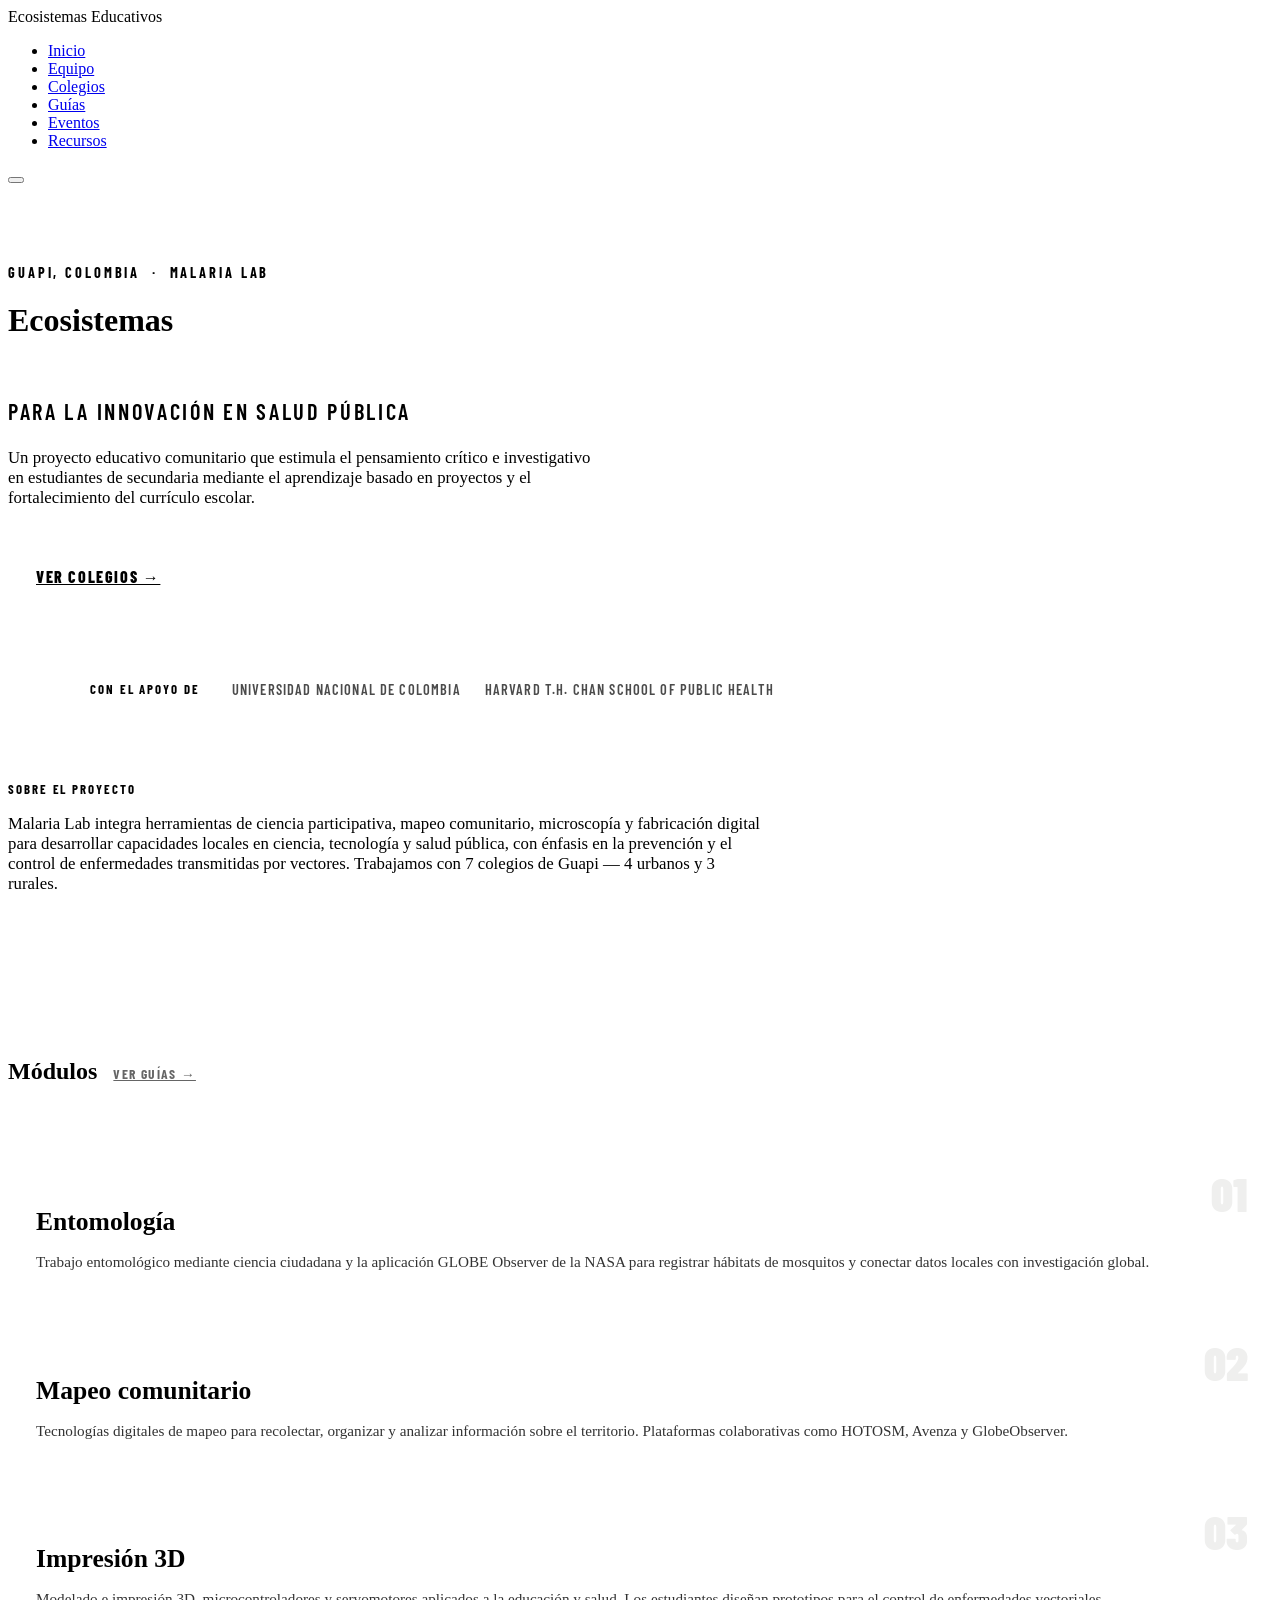
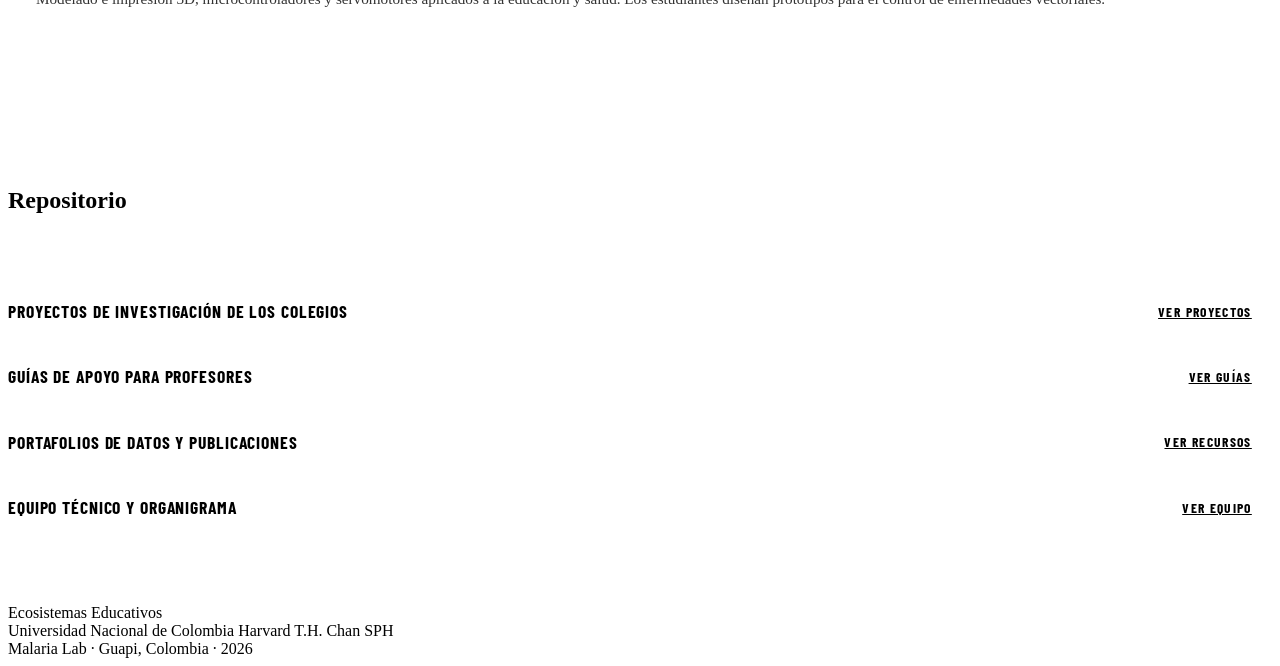
==== index.html @ 8cb36134 "lighter style" ====
<!DOCTYPE html>
<html lang="es">
<head>
  <meta charset="UTF-8" />
  <meta name="viewport" content="width=device-width, initial-scale=1.0" />
  <title>Ecosistemas Educativos — Inicio</title>
    <link rel="preconnect" href="https://fonts.googleapis.com" />
  <link rel="preconnect" href="https://fonts.gstatic.com" crossorigin />
  <link href="https://fonts.googleapis.com/css2?family=Barlow+Condensed:wght@400;600;700;800;900&family=Barlow:wght@400;500;600&display=swap" rel="stylesheet" />
  <link rel="stylesheet" href="style.css" />
  <style>
    /* Hero override for index */
    .hero {
      padding: 5rem 0 4rem;
    }
    .hero .eyebrow {
      font-family: 'Barlow Condensed', sans-serif;
      font-size: 0.9rem;
      font-weight: 700;
      text-transform: uppercase;
      letter-spacing: 0.2em;
      color: var(--accent);
      margin-bottom: 1rem;
    }
    .hero h1 {
      color: var(--bg-dark);
      max-width: 820px;
    }
    .hero h1 .outline {
      -webkit-text-stroke: 3px var(--bg-dark);
      color: transparent;
    }
    .hero .subtitle {
      font-family: 'Barlow Condensed', sans-serif;
      font-size: clamp(1rem, 2.5vw, 1.4rem);
      font-weight: 600;
      text-transform: uppercase;
      letter-spacing: 0.12em;
      color: var(--text-mid);
      margin-top: 1rem;
    }
    .hero-body {
      margin-top: 1.5rem;
      max-width: 600px;
      font-size: 1.05rem;
      color: var(--text-mid);
    }
    .hero-cta {
      display: inline-block;
      margin-top: 2rem;
      background: var(--accent);
      color: var(--text);
      font-family: 'Barlow Condensed', sans-serif;
      font-weight: 800;
      font-size: 1rem;
      text-transform: uppercase;
      letter-spacing: 0.1em;
      padding: 0.65rem 1.75rem;
      border-radius: var(--radius);
      transition: opacity 0.2s;
    }
    .hero-cta:hover { opacity: 0.85; color: var(--text); }

    /* Instituciones strip */
    .instituciones {
      background: var(--bg-dark);
      color: var(--text);
      padding: 1.2rem 0;
    }
    .instituciones-inner {
      max-width: 1100px;
      margin: 0 auto;
      padding: 0 2rem;
      display: flex;
      gap: 2rem;
      align-items: center;
      flex-wrap: wrap;
    }
    .instituciones-label {
      font-family: 'Barlow Condensed', sans-serif;
      font-size: 0.8rem;
      font-weight: 700;
      text-transform: uppercase;
      letter-spacing: 0.15em;
      color: var(--accent);
      white-space: nowrap;
    }
    .instituciones-list {
      display: flex;
      gap: 1.5rem;
      flex-wrap: wrap;
      font-family: 'Barlow Condensed', sans-serif;
      font-size: 0.9rem;
      font-weight: 600;
      text-transform: uppercase;
      letter-spacing: 0.08em;
      opacity: 0.7;
    }

    /* About strip */
    .about-strip {
      padding: 4rem 0;
      border-bottom: 1px solid var(--border);
    }
    .about-strip .label {
      font-family: 'Barlow Condensed', sans-serif;
      font-size: 0.8rem;
      font-weight: 700;
      text-transform: uppercase;
      letter-spacing: 0.15em;
      color: var(--accent);
      margin-bottom: 0.75rem;
    }
    .about-strip p {
      max-width: 760px;
      font-size: 1.05rem;
      color: var(--text-mid);
    }

    /* Module cards */
    .modulos-section { padding: 4rem 0; }
    .section-header {
      display: flex;
      align-items: baseline;
      gap: 1rem;
      margin-bottom: 2rem;
      border-bottom: 1px solid var(--border);
      padding-bottom: 0.75rem;
    }
    .section-header h2 { color: var(--bg-dark); }
    .section-header a {
      font-family: 'Barlow Condensed', sans-serif;
      font-size: 0.85rem;
      font-weight: 700;
      text-transform: uppercase;
      letter-spacing: 0.1em;
      color: var(--text-mid);
      opacity: 0.6;
    }
    .section-header a:hover { opacity: 1; color: var(--accent); }

    .modulo-card {
      background: var(--bg-card);
      border-radius: var(--radius);
      padding: 2rem 1.75rem;
      border: 1px solid var(--border-mid);
      position: relative;
      overflow: hidden;
    }
    .modulo-card::before {
      content: '';
      position: absolute;
      top: 0; left: 0; right: 0;
      height: 3px;
      background: var(--accent);
    }
    .modulo-card h3 {
      color: var(--text);
      font-size: 1.6rem;
      margin-bottom: 1rem;
    }
    .modulo-card p {
      color: var(--text);
      opacity: 0.8;
      font-size: 0.95rem;
    }
    .modulo-num {
      position: absolute;
      top: 1.25rem;
      right: 1.5rem;
      font-family: 'Barlow Condensed', sans-serif;
      font-size: 3rem;
      font-weight: 900;
      color: rgba(26,26,20,0.07);
      line-height: 1;
    }

    /* Links section */
    .links-section {
      padding: 3rem 0 4rem;
    }
    .link-row {
      display: flex;
      align-items: center;
      justify-content: space-between;
      padding: 1rem 0;
      border-bottom: 1px solid var(--border);
      gap: 1rem;
    }
    .link-row:first-child { border-top: 1px solid var(--border); }
    .link-row-label {
      font-family: 'Barlow Condensed', sans-serif;
      font-weight: 700;
      font-size: 1.1rem;
      text-transform: uppercase;
      letter-spacing: 0.05em;
      color: var(--text-mid);
    }
    .link-btn {
      display: inline-block;
      background: var(--bg-dark);
      color: var(--text);
      font-family: 'Barlow Condensed', sans-serif;
      font-weight: 700;
      font-size: 0.85rem;
      text-transform: uppercase;
      letter-spacing: 0.1em;
      padding: 0.45rem 1.2rem;
      border-radius: var(--radius);
      border: 1px solid rgba(255,255,255,0.15);
      transition: background 0.2s, color 0.2s;
      white-space: nowrap;
    }
    .link-btn:hover { background: var(--accent); color: var(--text); }
  </style>
</head>
<body>

  <!-- NAV -->
  <nav>
    <div class="nav-inner">
      <div class="nav-logo">Ecosistemas <span>Educativos</span></div>
      <ul class="nav-links">
        <li><a href="index.html">Inicio</a></li>
        <li><a href="equipo.html">Equipo</a></li>
        <li><a href="colegios.html">Colegios</a></li>
        <li><a href="guias.html">Guías</a></li>
        <li><a href="eventos.html">Eventos</a></li>
        <li><a href="recursos.html">Recursos</a></li>
      </ul>
      <button class="nav-toggle" aria-label="Menú">
        <span></span><span></span><span></span>
      </button>
    </div>
  </nav>

  <!-- HERO -->
  <div class="hero">
    <div class="container">
      <div class="eyebrow">Guapi, Colombia &nbsp;·&nbsp; Malaria Lab</div>
      <h1>Ecosistemas<br><span class="outline">Educativos</span></h1>
      <p class="subtitle">Para la innovación en salud pública</p>
      <p class="hero-body">
        Un proyecto educativo comunitario que estimula el pensamiento crítico e investigativo
        en estudiantes de secundaria mediante el aprendizaje basado en proyectos y el fortalecimiento
        del currículo escolar.
      </p>
      <a href="colegios.html" class="hero-cta">Ver colegios →</a>
    </div>
  </div>

  <!-- INSTITUCIONES STRIP -->
  <div class="instituciones">
    <div class="instituciones-inner">
      <span class="instituciones-label">Con el apoyo de</span>
      <div class="instituciones-list">
        <span>Universidad Nacional de Colombia</span>
        <span>Harvard T.H. Chan School of Public Health</span>
      </div>
    </div>
  </div>

  <!-- ABOUT -->
  <div class="about-strip">
    <div class="container">
      <div class="label">Sobre el proyecto</div>
      <p>
        Malaria Lab integra herramientas de ciencia participativa, mapeo comunitario, microscopía
        y fabricación digital para desarrollar capacidades locales en ciencia, tecnología y salud pública,
        con énfasis en la prevención y el control de enfermedades transmitidas por vectores.
        Trabajamos con 7 colegios de Guapi — 4 urbanos y 3 rurales.
      </p>
    </div>
  </div>

  <!-- MÓDULOS -->
  <div class="modulos-section">
    <div class="container">
      <div class="section-header">
        <h2>Módulos</h2>
        <a href="guias.html">Ver guías →</a>
      </div>
      <div class="grid-3">

        <div class="modulo-card">
          <span class="modulo-num">01</span>
          <h3>Entomología</h3>
          <p>
            Trabajo entomológico mediante ciencia ciudadana y la aplicación GLOBE Observer de la NASA
            para registrar hábitats de mosquitos y conectar datos locales con investigación global.
          </p>
        </div>

        <div class="modulo-card">
          <span class="modulo-num">02</span>
          <h3>Mapeo comunitario</h3>
          <p>
            Tecnologías digitales de mapeo para recolectar, organizar y analizar información sobre
            el territorio. Plataformas colaborativas como HOTOSM, Avenza y GlobeObserver.
          </p>
        </div>

        <div class="modulo-card">
          <span class="modulo-num">03</span>
          <h3>Impresión 3D</h3>
          <p>
            Modelado e impresión 3D, microcontroladores y servomotores aplicados a la educación y
            salud. Los estudiantes diseñan prototipos para el control de enfermedades vectoriales.
          </p>
        </div>

      </div>
    </div>
  </div>

  <!-- ENLACES RÁPIDOS -->
  <div class="links-section">
    <div class="container">
      <div class="section-header">
        <h2>Repositorio</h2>
      </div>

      <div class="link-row">
        <span class="link-row-label">Proyectos de investigación de los colegios</span>
        <a href="colegios.html" class="link-btn">Ver proyectos</a>
      </div>
      <div class="link-row">
        <span class="link-row-label">Guías de apoyo para profesores</span>
        <a href="guias.html" class="link-btn">Ver guías</a>
      </div>
      <div class="link-row">
        <span class="link-row-label">Portafolios de datos y publicaciones</span>
        <a href="recursos.html" class="link-btn">Ver recursos</a>
      </div>
      <div class="link-row">
        <span class="link-row-label">Equipo técnico y organigrama</span>
        <a href="equipo.html" class="link-btn">Ver equipo</a>
      </div>
    </div>
  </div>

  <!-- FOOTER -->
  <footer>
    <div class="footer-inner">
      <div class="footer-logo">Ecosistemas Educativos</div>
      <div class="footer-partners">
        <span class="footer-partner">Universidad Nacional de Colombia</span>
        <span class="footer-partner">Harvard T.H. Chan SPH</span>
      </div>
      <div class="footer-copy">Malaria Lab · Guapi, Colombia · 2026</div>
    </div>
  </footer>

  <script>
/* nav.js — shared navigation behaviour */

(function () {
  /* Mark active link based on current page */
  const links = document.querySelectorAll('.nav-links a');
  const current = location.pathname.split('/').pop() || 'index.html';
  links.forEach(a => {
    if (a.getAttribute('href') === current) a.classList.add('active');
  });

  /* Mobile hamburger toggle */
  const toggle = document.querySelector('.nav-toggle');
  const navLinks = document.querySelector('.nav-links');
  if (toggle && navLinks) {
    toggle.addEventListener('click', () => {
      navLinks.classList.toggle('open');
    });
  }
})();

</script>
</body>
</html>
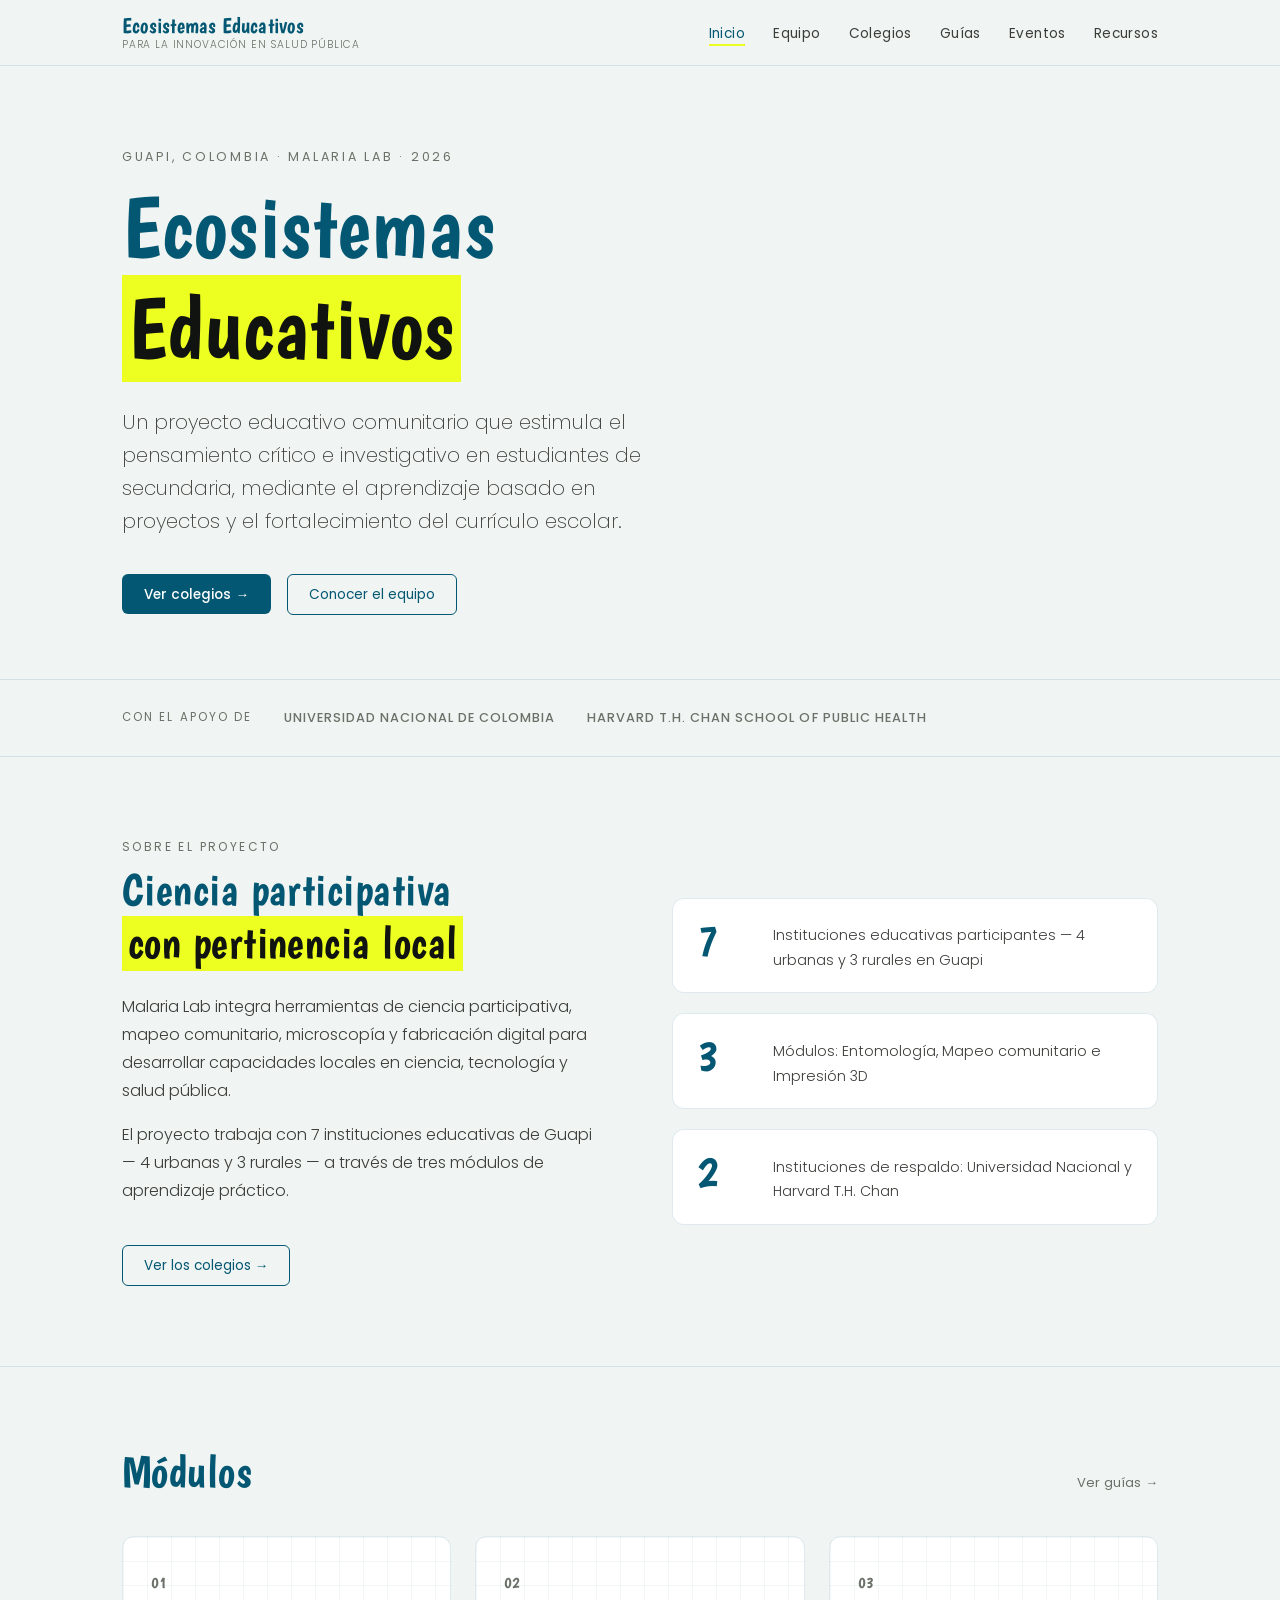
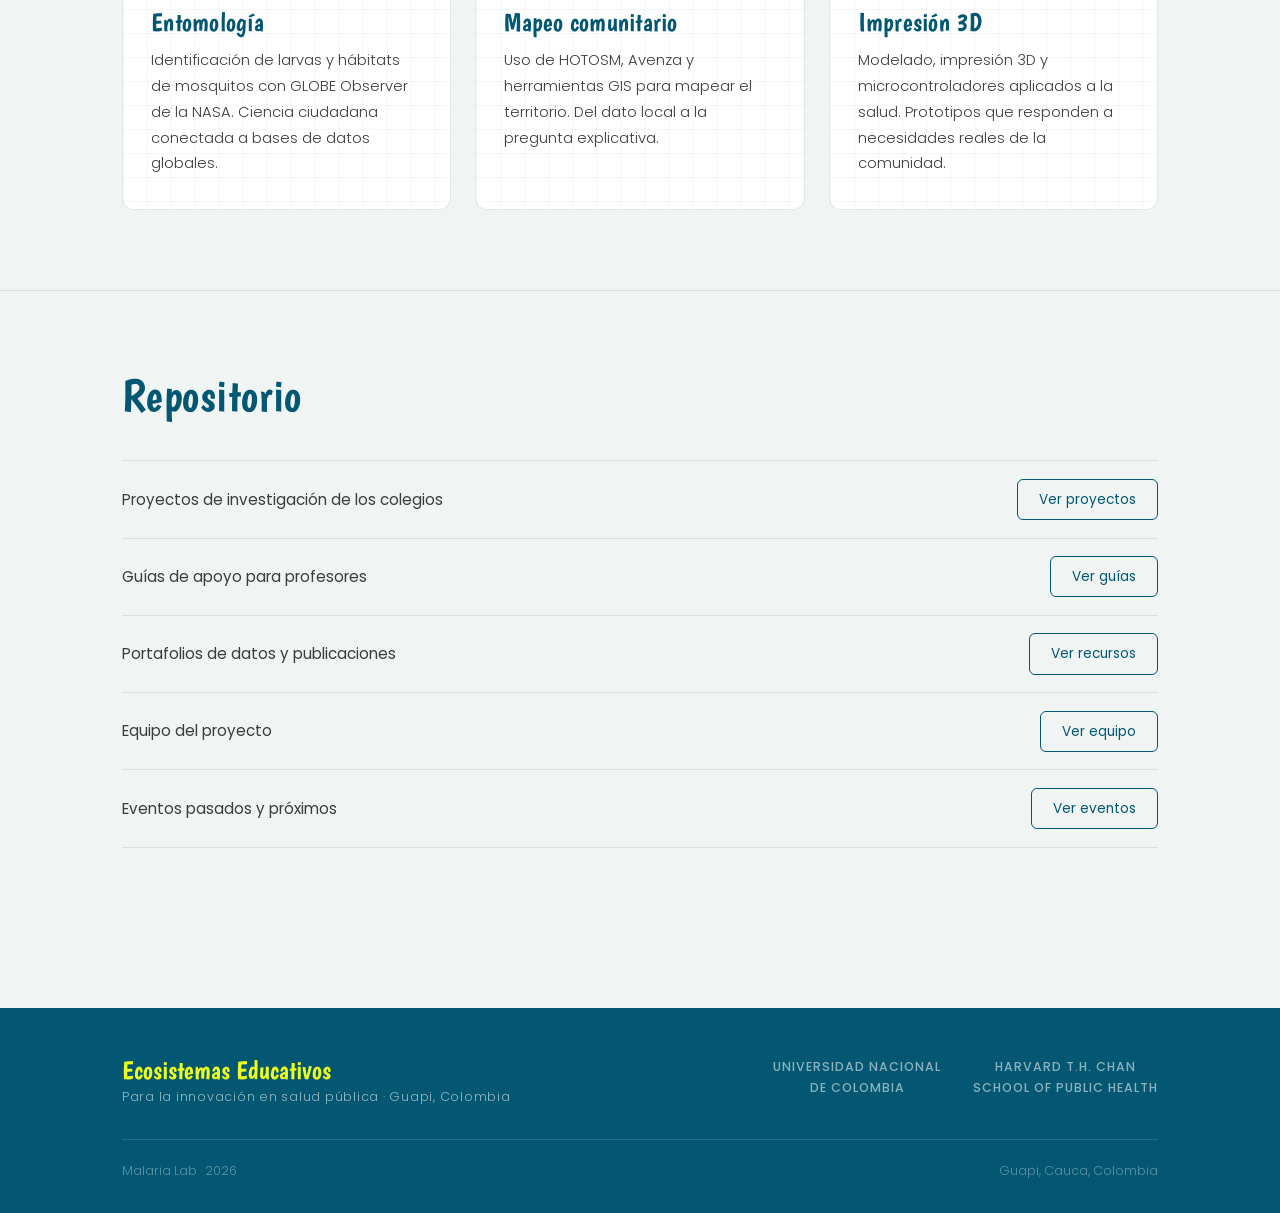
==== commit 8ebc4654: "redesign" ====
--- a/index.html
+++ b/index.html
@@ -4,222 +4,226 @@
   <meta charset="UTF-8" />
   <meta name="viewport" content="width=device-width, initial-scale=1.0" />
   <title>Ecosistemas Educativos — Inicio</title>
-    <link rel="preconnect" href="https://fonts.googleapis.com" />
+  <link rel="preconnect" href="https://fonts.googleapis.com" />
   <link rel="preconnect" href="https://fonts.gstatic.com" crossorigin />
-  <link href="https://fonts.googleapis.com/css2?family=Barlow+Condensed:wght@400;600;700;800;900&family=Barlow:wght@400;500;600&display=swap" rel="stylesheet" />
-  <link rel="stylesheet" href="style.css" />
+  <link href="https://fonts.googleapis.com/css2?family=Boogaloo&family=Poppins:wght@200;300;400;500;600&display=swap" rel="stylesheet" />
+  <link rel="stylesheet" href="css/style.css" />
   <style>
-    /* Hero override for index */
+    /* ── Hero ── */
     .hero {
       padding: 5rem 0 4rem;
     }
-    .hero .eyebrow {
-      font-family: 'Barlow Condensed', sans-serif;
-      font-size: 0.9rem;
-      font-weight: 700;
+    .hero-eyebrow {
+      font-family: 'Poppins', sans-serif;
+      font-weight: 400;
+      font-size: 0.78rem;
       text-transform: uppercase;
-      letter-spacing: 0.2em;
-      color: var(--accent);
+      letter-spacing: 0.22em;
+      color: var(--text-muted);
       margin-bottom: 1rem;
     }
     .hero h1 {
-      color: var(--bg-dark);
+      color: var(--primary);
       max-width: 820px;
-    }
-    .hero h1 .outline {
-      -webkit-text-stroke: 3px var(--bg-dark);
-      color: transparent;
-    }
-    .hero .subtitle {
-      font-family: 'Barlow Condensed', sans-serif;
-      font-size: clamp(1rem, 2.5vw, 1.4rem);
-      font-weight: 600;
-      text-transform: uppercase;
-      letter-spacing: 0.12em;
+      line-height: 1.0;
+    }
+    .hero h1 .line2 {
+      color: var(--text);
+    }
+    .hero-sub {
+      font-family: 'Poppins', sans-serif;
+      font-weight: 200;
+      font-size: clamp(1rem, 2.2vw, 1.25rem);
       color: var(--text-mid);
-      margin-top: 1rem;
-    }
-    .hero-body {
-      margin-top: 1.5rem;
-      max-width: 600px;
-      font-size: 1.05rem;
-      color: var(--text-mid);
-    }
-    .hero-cta {
-      display: inline-block;
-      margin-top: 2rem;
-      background: var(--accent);
-      color: var(--text);
-      font-family: 'Barlow Condensed', sans-serif;
-      font-weight: 800;
-      font-size: 1rem;
-      text-transform: uppercase;
-      letter-spacing: 0.1em;
-      padding: 0.65rem 1.75rem;
-      border-radius: var(--radius);
-      transition: opacity 0.2s;
-    }
-    .hero-cta:hover { opacity: 0.85; color: var(--text); }
-
-    /* Instituciones strip */
-    .instituciones {
-      background: var(--bg-dark);
-      color: var(--text);
-      padding: 1.2rem 0;
-    }
-    .instituciones-inner {
+      margin-top: 1.25rem;
+      max-width: 560px;
+      line-height: 1.65;
+    }
+    .hero-actions {
+      display: flex;
+      gap: 1rem;
+      margin-top: 2.25rem;
+      flex-wrap: wrap;
+      align-items: center;
+    }
+
+    /* ── Instituciones strip ── */
+    .inst-strip {
+      padding: 1.25rem 0;
+      border-top: 1px solid var(--border);
+      border-bottom: 1px solid var(--border);
+      margin-bottom: 0;
+    }
+    .inst-strip-inner {
       max-width: 1100px;
       margin: 0 auto;
       padding: 0 2rem;
       display: flex;
+      align-items: center;
       gap: 2rem;
-      align-items: center;
       flex-wrap: wrap;
     }
-    .instituciones-label {
-      font-family: 'Barlow Condensed', sans-serif;
+    .inst-strip-label {
+      font-size: 0.72rem;
+      font-weight: 400;
+      text-transform: uppercase;
+      letter-spacing: 0.18em;
+      color: var(--text-muted);
+      white-space: nowrap;
+    }
+    .inst-logos {
+      display: flex;
+      gap: 2rem;
+      align-items: center;
+    }
+    /* Logo image placeholder — replace with <img> */
+    .inst-logo-slot {
+      height: 36px;
+      display: flex;
+      align-items: center;
+    }
+    .inst-logo-slot img {
+      height: 36px;
+      width: auto;
+      opacity: 0.7;
+    }
+    /* Text fallback */
+    .inst-logo-slot span {
+      font-family: 'Poppins', sans-serif;
+      font-weight: 500;
       font-size: 0.8rem;
-      font-weight: 700;
-      text-transform: uppercase;
-      letter-spacing: 0.15em;
-      color: var(--accent);
-      white-space: nowrap;
-    }
-    .instituciones-list {
-      display: flex;
-      gap: 1.5rem;
-      flex-wrap: wrap;
-      font-family: 'Barlow Condensed', sans-serif;
-      font-size: 0.9rem;
-      font-weight: 600;
       text-transform: uppercase;
       letter-spacing: 0.08em;
-      opacity: 0.7;
-    }
-
-    /* About strip */
-    .about-strip {
-      padding: 4rem 0;
+      color: var(--text-muted);
+    }
+
+    /* ── About ── */
+    .about-section {
+      padding: 5rem 0;
       border-bottom: 1px solid var(--border);
     }
-    .about-strip .label {
-      font-family: 'Barlow Condensed', sans-serif;
-      font-size: 0.8rem;
-      font-weight: 700;
-      text-transform: uppercase;
-      letter-spacing: 0.15em;
-      color: var(--accent);
-      margin-bottom: 0.75rem;
-    }
-    .about-strip p {
-      max-width: 760px;
-      font-size: 1.05rem;
+    .about-grid {
+      display: grid;
+      grid-template-columns: 1fr 1fr;
+      gap: 4rem;
+      align-items: center;
+    }
+    .about-text h2 { margin-bottom: 1.25rem; }
+    .about-text p { margin-bottom: 1rem; }
+    .about-stat-block {
+      display: flex;
+      flex-direction: column;
+      gap: 1.25rem;
+    }
+    .about-stat {
+      background: var(--bg-card);
+      border-radius: var(--radius-lg);
+      border: 1px solid var(--border);
+      padding: 1.25rem 1.5rem;
+      display: flex;
+      align-items: flex-start;
+      gap: 1rem;
+    }
+    .about-stat-num {
+      font-family: 'Boogaloo', cursive;
+      font-size: 2.8rem;
+      color: var(--primary);
+      line-height: 1;
+      min-width: 60px;
+    }
+    .about-stat-label {
+      font-size: 0.9rem;
       color: var(--text-mid);
-    }
-
-    /* Module cards */
-    .modulos-section { padding: 4rem 0; }
-    .section-header {
+      font-weight: 300;
+      padding-top: 0.3rem;
+    }
+
+    /* ── Módulos ── */
+    .modulos-section { padding: 5rem 0; border-bottom: 1px solid var(--border); }
+    .section-head {
       display: flex;
       align-items: baseline;
+      justify-content: space-between;
+      margin-bottom: 2.5rem;
       gap: 1rem;
-      margin-bottom: 2rem;
-      border-bottom: 1px solid var(--border);
-      padding-bottom: 0.75rem;
-    }
-    .section-header h2 { color: var(--bg-dark); }
-    .section-header a {
-      font-family: 'Barlow Condensed', sans-serif;
-      font-size: 0.85rem;
-      font-weight: 700;
-      text-transform: uppercase;
-      letter-spacing: 0.1em;
-      color: var(--text-mid);
-      opacity: 0.6;
-    }
-    .section-header a:hover { opacity: 1; color: var(--accent); }
+    }
+    .section-head h2 { margin: 0; }
+    .section-head a {
+      font-size: 0.82rem;
+      color: var(--text-muted);
+      font-weight: 400;
+      transition: color 0.15s;
+    }
+    .section-head a:hover { color: var(--primary); }
 
     .modulo-card {
       background: var(--bg-card);
-      border-radius: var(--radius);
+      border-radius: var(--radius-lg);
+      border: 1px solid var(--border);
       padding: 2rem 1.75rem;
-      border: 1px solid var(--border-mid);
-      position: relative;
-      overflow: hidden;
-    }
-    .modulo-card::before {
-      content: '';
-      position: absolute;
-      top: 0; left: 0; right: 0;
-      height: 3px;
-      background: var(--accent);
+      display: flex;
+      flex-direction: column;
+      gap: 0.75rem;
+      transition: border-color 0.2s, transform 0.2s;
+    }
+    .modulo-card:hover {
+      border-color: var(--primary);
+      transform: translateY(-3px);
+    }
+    .modulo-num {
+      font-family: 'Boogaloo', cursive;
+      font-size: 1rem;
+      color: var(--text-muted);
     }
     .modulo-card h3 {
-      color: var(--text);
+      color: var(--primary);
       font-size: 1.6rem;
-      margin-bottom: 1rem;
     }
     .modulo-card p {
-      color: var(--text);
-      opacity: 0.8;
-      font-size: 0.95rem;
-    }
-    .modulo-num {
-      position: absolute;
-      top: 1.25rem;
-      right: 1.5rem;
-      font-family: 'Barlow Condensed', sans-serif;
-      font-size: 3rem;
-      font-weight: 900;
-      color: rgba(26,26,20,0.07);
-      line-height: 1;
-    }
-
-    /* Links section */
-    .links-section {
-      padding: 3rem 0 4rem;
-    }
-    .link-row {
+      font-size: 0.92rem;
+      font-weight: 300;
+    }
+    /* Grid background on modulo card */
+    .modulo-card {
+      background-color: var(--bg-card);
+      background-image:
+        linear-gradient(rgba(3,87,114,0.05) 1px, transparent 1px),
+        linear-gradient(90deg, rgba(3,87,114,0.05) 1px, transparent 1px);
+      background-size: 24px 24px;
+    }
+
+    /* ── Repositorio links ── */
+    .repo-section { padding: 5rem 0; }
+    .repo-list { display: flex; flex-direction: column; gap: 0; }
+    .repo-row {
       display: flex;
       align-items: center;
       justify-content: space-between;
-      padding: 1rem 0;
+      padding: 1.1rem 0;
       border-bottom: 1px solid var(--border);
       gap: 1rem;
     }
-    .link-row:first-child { border-top: 1px solid var(--border); }
-    .link-row-label {
-      font-family: 'Barlow Condensed', sans-serif;
-      font-weight: 700;
-      font-size: 1.1rem;
-      text-transform: uppercase;
-      letter-spacing: 0.05em;
+    .repo-row:first-child { border-top: 1px solid var(--border); }
+    .repo-label {
+      font-family: 'Poppins', sans-serif;
+      font-weight: 400;
+      font-size: 0.95rem;
       color: var(--text-mid);
     }
-    .link-btn {
-      display: inline-block;
-      background: var(--bg-dark);
-      color: var(--text);
-      font-family: 'Barlow Condensed', sans-serif;
-      font-weight: 700;
-      font-size: 0.85rem;
-      text-transform: uppercase;
-      letter-spacing: 0.1em;
-      padding: 0.45rem 1.2rem;
-      border-radius: var(--radius);
-      border: 1px solid rgba(255,255,255,0.15);
-      transition: background 0.2s, color 0.2s;
-      white-space: nowrap;
-    }
-    .link-btn:hover { background: var(--accent); color: var(--text); }
+
+    @media (max-width: 768px) {
+      .about-grid { grid-template-columns: 1fr; gap: 2.5rem; }
+    }
   </style>
 </head>
 <body>
 
-  <!-- NAV -->
   <nav>
     <div class="nav-inner">
-      <div class="nav-logo">Ecosistemas <span>Educativos</span></div>
+      <a href="index.html" class="nav-logo">
+        Ecosistemas Educativos
+        <span class="sub">Para la innovación en salud pública</span>
+      </a>
       <ul class="nav-links">
         <li><a href="index.html">Inicio</a></li>
         <li><a href="equipo.html">Equipo</a></li>
@@ -228,150 +232,164 @@
         <li><a href="eventos.html">Eventos</a></li>
         <li><a href="recursos.html">Recursos</a></li>
       </ul>
-      <button class="nav-toggle" aria-label="Menú">
-        <span></span><span></span><span></span>
-      </button>
+      <button class="nav-toggle" aria-label="Menú"><span></span><span></span><span></span></button>
     </div>
   </nav>
 
   <!-- HERO -->
   <div class="hero">
     <div class="container">
-      <div class="eyebrow">Guapi, Colombia &nbsp;·&nbsp; Malaria Lab</div>
-      <h1>Ecosistemas<br><span class="outline">Educativos</span></h1>
-      <p class="subtitle">Para la innovación en salud pública</p>
-      <p class="hero-body">
+      <div class="hero-eyebrow">Guapi, Colombia · Malaria Lab · 2026</div>
+      <h1>
+        Ecosistemas<br>
+        <span class="line2"><span class="highlight">Educativos</span></span>
+      </h1>
+      <p class="hero-sub">
         Un proyecto educativo comunitario que estimula el pensamiento crítico e investigativo
-        en estudiantes de secundaria mediante el aprendizaje basado en proyectos y el fortalecimiento
-        del currículo escolar.
+        en estudiantes de secundaria, mediante el aprendizaje basado en proyectos y el
+        fortalecimiento del currículo escolar.
       </p>
-      <a href="colegios.html" class="hero-cta">Ver colegios →</a>
-    </div>
-  </div>
-
-  <!-- INSTITUCIONES STRIP -->
-  <div class="instituciones">
-    <div class="instituciones-inner">
-      <span class="instituciones-label">Con el apoyo de</span>
-      <div class="instituciones-list">
-        <span>Universidad Nacional de Colombia</span>
-        <span>Harvard T.H. Chan School of Public Health</span>
+      <div class="hero-actions">
+        <a href="colegios.html" class="btn">Ver colegios →</a>
+        <a href="equipo.html" class="btn-outline">Conocer el equipo</a>
+      </div>
+    </div>
+  </div>
+
+  <!-- INSTITUCIONES -->
+  <div class="inst-strip">
+    <div class="inst-strip-inner">
+      <span class="inst-strip-label">Con el apoyo de</span>
+      <div class="inst-logos">
+        <!-- Replace each slot with: <div class="inst-logo-slot"><img src="img/logo-unal.png" alt="Universidad Nacional" /></div> -->
+        <div class="inst-logo-slot"><span>Universidad Nacional de Colombia</span></div>
+        <div class="inst-logo-slot"><span>Harvard T.H. Chan School of Public Health</span></div>
       </div>
     </div>
   </div>
 
   <!-- ABOUT -->
-  <div class="about-strip">
+  <div class="about-section">
     <div class="container">
-      <div class="label">Sobre el proyecto</div>
-      <p>
-        Malaria Lab integra herramientas de ciencia participativa, mapeo comunitario, microscopía
-        y fabricación digital para desarrollar capacidades locales en ciencia, tecnología y salud pública,
-        con énfasis en la prevención y el control de enfermedades transmitidas por vectores.
-        Trabajamos con 7 colegios de Guapi — 4 urbanos y 3 rurales.
-      </p>
+      <div class="about-grid">
+        <div class="about-text">
+          <div class="section-label">Sobre el proyecto</div>
+          <h2>Ciencia participativa<br><span class="highlight">con pertinencia local</span></h2>
+          <p>
+            Malaria Lab integra herramientas de ciencia participativa, mapeo comunitario,
+            microscopía y fabricación digital para desarrollar capacidades locales en
+            ciencia, tecnología y salud pública.
+          </p>
+          <p>
+            El proyecto trabaja con 7 instituciones educativas de Guapi — 4 urbanas y
+            3 rurales — a través de tres módulos de aprendizaje práctico.
+          </p>
+          <a href="colegios.html" class="btn-outline mt-3" style="display:inline-block;">Ver los colegios →</a>
+        </div>
+        <div class="about-stat-block">
+          <div class="about-stat">
+            <div class="about-stat-num">7</div>
+            <div class="about-stat-label">Instituciones educativas participantes — 4 urbanas y 3 rurales en Guapi</div>
+          </div>
+          <div class="about-stat">
+            <div class="about-stat-num">3</div>
+            <div class="about-stat-label">Módulos: Entomología, Mapeo comunitario e Impresión 3D</div>
+          </div>
+          <div class="about-stat">
+            <div class="about-stat-num">2</div>
+            <div class="about-stat-label">Instituciones de respaldo: Universidad Nacional y Harvard T.H. Chan</div>
+          </div>
+        </div>
+      </div>
     </div>
   </div>
 
   <!-- MÓDULOS -->
   <div class="modulos-section">
     <div class="container">
-      <div class="section-header">
+      <div class="section-head">
         <h2>Módulos</h2>
         <a href="guias.html">Ver guías →</a>
       </div>
       <div class="grid-3">
-
         <div class="modulo-card">
           <span class="modulo-num">01</span>
           <h3>Entomología</h3>
-          <p>
-            Trabajo entomológico mediante ciencia ciudadana y la aplicación GLOBE Observer de la NASA
-            para registrar hábitats de mosquitos y conectar datos locales con investigación global.
-          </p>
-        </div>
-
+          <p>Identificación de larvas y hábitats de mosquitos con GLOBE Observer de la NASA. Ciencia ciudadana conectada a bases de datos globales.</p>
+        </div>
         <div class="modulo-card">
           <span class="modulo-num">02</span>
           <h3>Mapeo comunitario</h3>
-          <p>
-            Tecnologías digitales de mapeo para recolectar, organizar y analizar información sobre
-            el territorio. Plataformas colaborativas como HOTOSM, Avenza y GlobeObserver.
-          </p>
-        </div>
-
+          <p>Uso de HOTOSM, Avenza y herramientas GIS para mapear el territorio. Del dato local a la pregunta explicativa.</p>
+        </div>
         <div class="modulo-card">
           <span class="modulo-num">03</span>
           <h3>Impresión 3D</h3>
-          <p>
-            Modelado e impresión 3D, microcontroladores y servomotores aplicados a la educación y
-            salud. Los estudiantes diseñan prototipos para el control de enfermedades vectoriales.
-          </p>
-        </div>
-
-      </div>
-    </div>
-  </div>
-
-  <!-- ENLACES RÁPIDOS -->
-  <div class="links-section">
+          <p>Modelado, impresión 3D y microcontroladores aplicados a la salud. Prototipos que responden a necesidades reales de la comunidad.</p>
+        </div>
+      </div>
+    </div>
+  </div>
+
+  <!-- REPOSITORIO -->
+  <div class="repo-section">
     <div class="container">
-      <div class="section-header">
+      <div class="section-head">
         <h2>Repositorio</h2>
       </div>
-
-      <div class="link-row">
-        <span class="link-row-label">Proyectos de investigación de los colegios</span>
-        <a href="colegios.html" class="link-btn">Ver proyectos</a>
-      </div>
-      <div class="link-row">
-        <span class="link-row-label">Guías de apoyo para profesores</span>
-        <a href="guias.html" class="link-btn">Ver guías</a>
-      </div>
-      <div class="link-row">
-        <span class="link-row-label">Portafolios de datos y publicaciones</span>
-        <a href="recursos.html" class="link-btn">Ver recursos</a>
-      </div>
-      <div class="link-row">
-        <span class="link-row-label">Equipo técnico y organigrama</span>
-        <a href="equipo.html" class="link-btn">Ver equipo</a>
-      </div>
-    </div>
-  </div>
-
-  <!-- FOOTER -->
+      <div class="repo-list">
+        <div class="repo-row">
+          <span class="repo-label">Proyectos de investigación de los colegios</span>
+          <a href="colegios.html" class="btn-outline">Ver proyectos</a>
+        </div>
+        <div class="repo-row">
+          <span class="repo-label">Guías de apoyo para profesores</span>
+          <a href="guias.html" class="btn-outline">Ver guías</a>
+        </div>
+        <div class="repo-row">
+          <span class="repo-label">Portafolios de datos y publicaciones</span>
+          <a href="recursos.html" class="btn-outline">Ver recursos</a>
+        </div>
+        <div class="repo-row">
+          <span class="repo-label">Equipo del proyecto</span>
+          <a href="equipo.html" class="btn-outline">Ver equipo</a>
+        </div>
+        <div class="repo-row">
+          <span class="repo-label">Eventos pasados y próximos</span>
+          <a href="eventos.html" class="btn-outline">Ver eventos</a>
+        </div>
+      </div>
+    </div>
+  </div>
+
   <footer>
     <div class="footer-inner">
-      <div class="footer-logo">Ecosistemas Educativos</div>
-      <div class="footer-partners">
-        <span class="footer-partner">Universidad Nacional de Colombia</span>
-        <span class="footer-partner">Harvard T.H. Chan SPH</span>
-      </div>
-      <div class="footer-copy">Malaria Lab · Guapi, Colombia · 2026</div>
+      <div class="footer-top">
+        <div class="footer-logo-block">
+          <div class="footer-logo">Ecosistemas Educativos</div>
+          <div class="footer-sub">Para la innovación en salud pública · Guapi, Colombia</div>
+        </div>
+        <div class="footer-partners">
+          <!-- Replace with actual logos:
+               <div class="footer-partner-slot">
+                 <img src="img/logo-unal.png" alt="Universidad Nacional" class="footer-partner-logo" />
+               </div>
+          -->
+          <div class="footer-partner-slot">
+            <div class="footer-partner-text">Universidad Nacional<br>de Colombia</div>
+          </div>
+          <div class="footer-partner-slot">
+            <div class="footer-partner-text">Harvard T.H. Chan<br>School of Public Health</div>
+          </div>
+        </div>
+      </div>
+      <div class="footer-bottom">
+        <span>Malaria Lab · 2026</span>
+        <span>Guapi, Cauca, Colombia</span>
+      </div>
     </div>
   </footer>
 
-  <script>
-/* nav.js — shared navigation behaviour */
-
-(function () {
-  /* Mark active link based on current page */
-  const links = document.querySelectorAll('.nav-links a');
-  const current = location.pathname.split('/').pop() || 'index.html';
-  links.forEach(a => {
-    if (a.getAttribute('href') === current) a.classList.add('active');
-  });
-
-  /* Mobile hamburger toggle */
-  const toggle = document.querySelector('.nav-toggle');
-  const navLinks = document.querySelector('.nav-links');
-  if (toggle && navLinks) {
-    toggle.addEventListener('click', () => {
-      navLinks.classList.toggle('open');
-    });
-  }
-})();
-
-</script>
+  <script src="js/nav.js"></script>
 </body>
 </html>
--- a/css/style.css
+++ b/css/style.css
@@ -0,0 +1,395 @@
+/* ============================================
+   ECOSISTEMAS EDUCATIVOS
+   Design system v2 — Zine/Light
+   ============================================ */
+
+/* --- Fonts loaded via <link> in HTML --- */
+
+/* --- Variables --- */
+:root {
+  --bg:           #f0f5f3;   /* very light off-white bluish-green */
+  --bg-card:      #ffffff;
+  --bg-grid:      #ffffff;
+  --primary:      #035772;   /* teal blue */
+  --primary-dark: #023d52;
+  --accent:       #ecff20;   /* electric yellow-green */
+  --text:         #111310;
+  --text-mid:     #3a3d38;
+  --text-muted:   #6b7068;
+  --border:       rgba(3,87,114,0.12);
+  --border-mid:   rgba(3,87,114,0.22);
+  --radius:       6px;
+  --radius-lg:    12px;
+}
+
+/* --- Reset --- */
+*, *::before, *::after { box-sizing: border-box; margin: 0; padding: 0; }
+html { scroll-behavior: smooth; }
+
+body {
+  background-color: var(--bg);
+  color: var(--text);
+  font-family: 'Poppins', sans-serif;
+  font-weight: 300;
+  font-size: 16px;
+  line-height: 1.7;
+}
+
+/* --- Typography --- */
+h1, h2, h3, h4, .display {
+  font-family: 'Boogaloo', cursive;
+  font-weight: 400;
+  line-height: 1.1;
+  letter-spacing: 0.01em;
+  color: var(--primary);
+}
+
+h1 { font-size: clamp(2.8rem, 8vw, 5.5rem); }
+h2 { font-size: clamp(1.8rem, 4vw, 2.8rem); }
+h3 { font-size: clamp(1.3rem, 2.5vw, 1.8rem); }
+h4 { font-size: 1.15rem; }
+
+p { font-size: 1rem; line-height: 1.75; color: var(--text-mid); }
+a { color: inherit; text-decoration: none; }
+a:hover { color: var(--primary); }
+
+strong { font-weight: 600; }
+
+/* --- Highlight text treatment (zine feel) --- */
+.highlight {
+  background: var(--accent);
+  color: var(--text);
+  padding: 0 6px 2px;
+  display: inline;
+  line-height: 1.3;
+  box-decoration-break: clone;
+  -webkit-box-decoration-break: clone;
+}
+
+.highlight-primary {
+  background: var(--primary);
+  color: #fff;
+  padding: 0 6px 2px;
+  display: inline;
+  line-height: 1.3;
+  box-decoration-break: clone;
+  -webkit-box-decoration-break: clone;
+}
+
+/* --- Layout --- */
+.container {
+  max-width: 1100px;
+  margin: 0 auto;
+  padding: 0 2rem;
+}
+.section { padding: 5rem 0; }
+.section + .section { border-top: 1px solid var(--border); }
+
+/* --- Navigation --- */
+nav {
+  position: sticky;
+  top: 0;
+  z-index: 100;
+  background: var(--bg);
+  border-bottom: 1px solid var(--border);
+}
+
+.nav-inner {
+  display: flex;
+  align-items: center;
+  justify-content: space-between;
+  padding: 0.9rem 2rem;
+  max-width: 1100px;
+  margin: 0 auto;
+}
+
+.nav-logo {
+  font-family: 'Boogaloo', cursive;
+  font-size: 1.35rem;
+  color: var(--primary);
+  letter-spacing: 0.01em;
+  line-height: 1.1;
+}
+.nav-logo .sub {
+  display: block;
+  font-family: 'Poppins', sans-serif;
+  font-weight: 300;
+  font-size: 0.65rem;
+  color: var(--text-muted);
+  letter-spacing: 0.08em;
+  text-transform: uppercase;
+  margin-top: 1px;
+}
+
+.nav-links {
+  display: flex;
+  gap: 1.75rem;
+  list-style: none;
+  align-items: center;
+}
+.nav-links a {
+  font-family: 'Poppins', sans-serif;
+  font-weight: 400;
+  font-size: 0.85rem;
+  color: var(--text-mid);
+  letter-spacing: 0.03em;
+  transition: color 0.15s;
+  position: relative;
+}
+.nav-links a::after {
+  content: '';
+  position: absolute;
+  bottom: -3px;
+  left: 0;
+  right: 0;
+  height: 2px;
+  background: var(--accent);
+  transform: scaleX(0);
+  transition: transform 0.2s;
+}
+.nav-links a:hover,
+.nav-links a.active {
+  color: var(--primary);
+}
+.nav-links a:hover::after,
+.nav-links a.active::after {
+  transform: scaleX(1);
+}
+
+/* hamburger */
+.nav-toggle {
+  display: none;
+  flex-direction: column;
+  gap: 5px;
+  background: none;
+  border: none;
+  cursor: pointer;
+  padding: 4px;
+}
+.nav-toggle span {
+  display: block;
+  width: 22px;
+  height: 2px;
+  background: var(--primary);
+  border-radius: 2px;
+  transition: transform 0.2s;
+}
+
+/* --- Page hero --- */
+.page-hero {
+  padding: 4.5rem 0 3.5rem;
+  border-bottom: 1px solid var(--border);
+}
+.page-hero .eyebrow {
+  font-family: 'Poppins', sans-serif;
+  font-weight: 400;
+  font-size: 0.78rem;
+  text-transform: uppercase;
+  letter-spacing: 0.2em;
+  color: var(--text-muted);
+  margin-bottom: 0.6rem;
+}
+.page-hero h1 { color: var(--primary); }
+.page-hero .lead {
+  margin-top: 1rem;
+  max-width: 580px;
+  font-size: 1.05rem;
+  color: var(--text-mid);
+}
+
+/* --- Cards --- */
+.card {
+  background: var(--bg-card);
+  border-radius: var(--radius-lg);
+  padding: 1.75rem;
+  border: 1px solid var(--border);
+}
+
+/* Card with notebook grid texture */
+.card-grid {
+  background-color: var(--bg-card);
+  background-image:
+    linear-gradient(rgba(3,87,114,0.06) 1px, transparent 1px),
+    linear-gradient(90deg, rgba(3,87,114,0.06) 1px, transparent 1px);
+  background-size: 28px 28px;
+  border-radius: var(--radius-lg);
+  border: 1px solid var(--border);
+  padding: 1.75rem;
+}
+
+/* --- Tag / badge --- */
+.tag {
+  display: inline-block;
+  background: var(--accent);
+  color: var(--text);
+  font-family: 'Poppins', sans-serif;
+  font-weight: 500;
+  font-size: 0.7rem;
+  text-transform: uppercase;
+  letter-spacing: 0.1em;
+  padding: 3px 10px;
+  border-radius: 3px;
+}
+.tag-outline {
+  display: inline-block;
+  border: 1px solid var(--primary);
+  color: var(--primary);
+  font-family: 'Poppins', sans-serif;
+  font-weight: 400;
+  font-size: 0.7rem;
+  text-transform: uppercase;
+  letter-spacing: 0.1em;
+  padding: 2px 9px;
+  border-radius: 3px;
+}
+
+/* --- Button --- */
+.btn {
+  display: inline-block;
+  background: var(--primary);
+  color: #fff;
+  font-family: 'Poppins', sans-serif;
+  font-weight: 500;
+  font-size: 0.85rem;
+  padding: 0.55rem 1.4rem;
+  border-radius: var(--radius);
+  transition: background 0.2s;
+}
+.btn:hover { background: var(--primary-dark); color: #fff; }
+
+.btn-outline {
+  display: inline-block;
+  border: 1.5px solid var(--primary);
+  color: var(--primary);
+  font-family: 'Poppins', sans-serif;
+  font-weight: 400;
+  font-size: 0.85rem;
+  padding: 0.5rem 1.3rem;
+  border-radius: var(--radius);
+  transition: background 0.2s, color 0.2s;
+}
+.btn-outline:hover { background: var(--primary); color: #fff; }
+
+/* --- Section header style --- */
+.section-label {
+  font-family: 'Poppins', sans-serif;
+  font-weight: 400;
+  font-size: 0.75rem;
+  text-transform: uppercase;
+  letter-spacing: 0.2em;
+  color: var(--text-muted);
+  margin-bottom: 0.5rem;
+}
+
+/* --- Divider --- */
+hr {
+  border: none;
+  border-top: 1px solid var(--border);
+  margin: 2rem 0;
+}
+
+/* --- Footer --- */
+footer {
+  background: var(--primary);
+  color: rgba(255,255,255,0.9);
+  padding: 3rem 0 2rem;
+  margin-top: 5rem;
+}
+.footer-inner {
+  max-width: 1100px;
+  margin: 0 auto;
+  padding: 0 2rem;
+}
+.footer-top {
+  display: flex;
+  justify-content: space-between;
+  align-items: flex-start;
+  flex-wrap: wrap;
+  gap: 2rem;
+  padding-bottom: 2rem;
+  border-bottom: 1px solid rgba(255,255,255,0.15);
+}
+.footer-logo-block .footer-logo {
+  font-family: 'Boogaloo', cursive;
+  font-size: 1.6rem;
+  color: var(--accent);
+  line-height: 1.1;
+}
+.footer-logo-block .footer-sub {
+  font-size: 0.78rem;
+  font-weight: 300;
+  opacity: 0.65;
+  letter-spacing: 0.06em;
+  margin-top: 2px;
+}
+.footer-partners {
+  display: flex;
+  gap: 2rem;
+  align-items: center;
+  flex-wrap: wrap;
+}
+.footer-partner-slot {
+  display: flex;
+  flex-direction: column;
+  align-items: center;
+  gap: 6px;
+}
+.footer-partner-logo {
+  height: 40px;
+  width: auto;
+  filter: brightness(0) invert(1);
+  opacity: 0.75;
+}
+/* Fallback text when no logo image */
+.footer-partner-text {
+  font-family: 'Poppins', sans-serif;
+  font-weight: 500;
+  font-size: 0.78rem;
+  text-transform: uppercase;
+  letter-spacing: 0.08em;
+  opacity: 0.6;
+  text-align: center;
+}
+.footer-bottom {
+  padding-top: 1.25rem;
+  font-size: 0.78rem;
+  opacity: 0.4;
+  display: flex;
+  justify-content: space-between;
+  flex-wrap: wrap;
+  gap: 0.5rem;
+}
+
+/* --- Grid helpers --- */
+.grid-2 { display: grid; grid-template-columns: repeat(auto-fit, minmax(300px, 1fr)); gap: 1.5rem; }
+.grid-3 { display: grid; grid-template-columns: repeat(auto-fit, minmax(260px, 1fr)); gap: 1.5rem; }
+.grid-4 { display: grid; grid-template-columns: repeat(auto-fill, minmax(220px, 1fr)); gap: 1.5rem; }
+
+/* --- Utilities --- */
+.mt-1 { margin-top: 0.5rem; }
+.mt-2 { margin-top: 1rem; }
+.mt-3 { margin-top: 1.5rem; }
+.mt-4 { margin-top: 2rem; }
+.mb-2 { margin-bottom: 1rem; }
+.mb-3 { margin-bottom: 1.5rem; }
+.text-primary { color: var(--primary); }
+.text-muted { color: var(--text-muted); }
+
+/* --- Responsive --- */
+@media (max-width: 768px) {
+  .nav-links {
+    display: none;
+    flex-direction: column;
+    position: absolute;
+    top: 100%;
+    left: 0; right: 0;
+    background: var(--bg);
+    padding: 1rem 2rem 1.5rem;
+    gap: 1rem;
+    border-bottom: 1px solid var(--border);
+  }
+  .nav-links.open { display: flex; }
+  .nav-toggle { display: flex; }
+  .footer-top { flex-direction: column; }
+  .footer-partners { justify-content: flex-start; }
+}
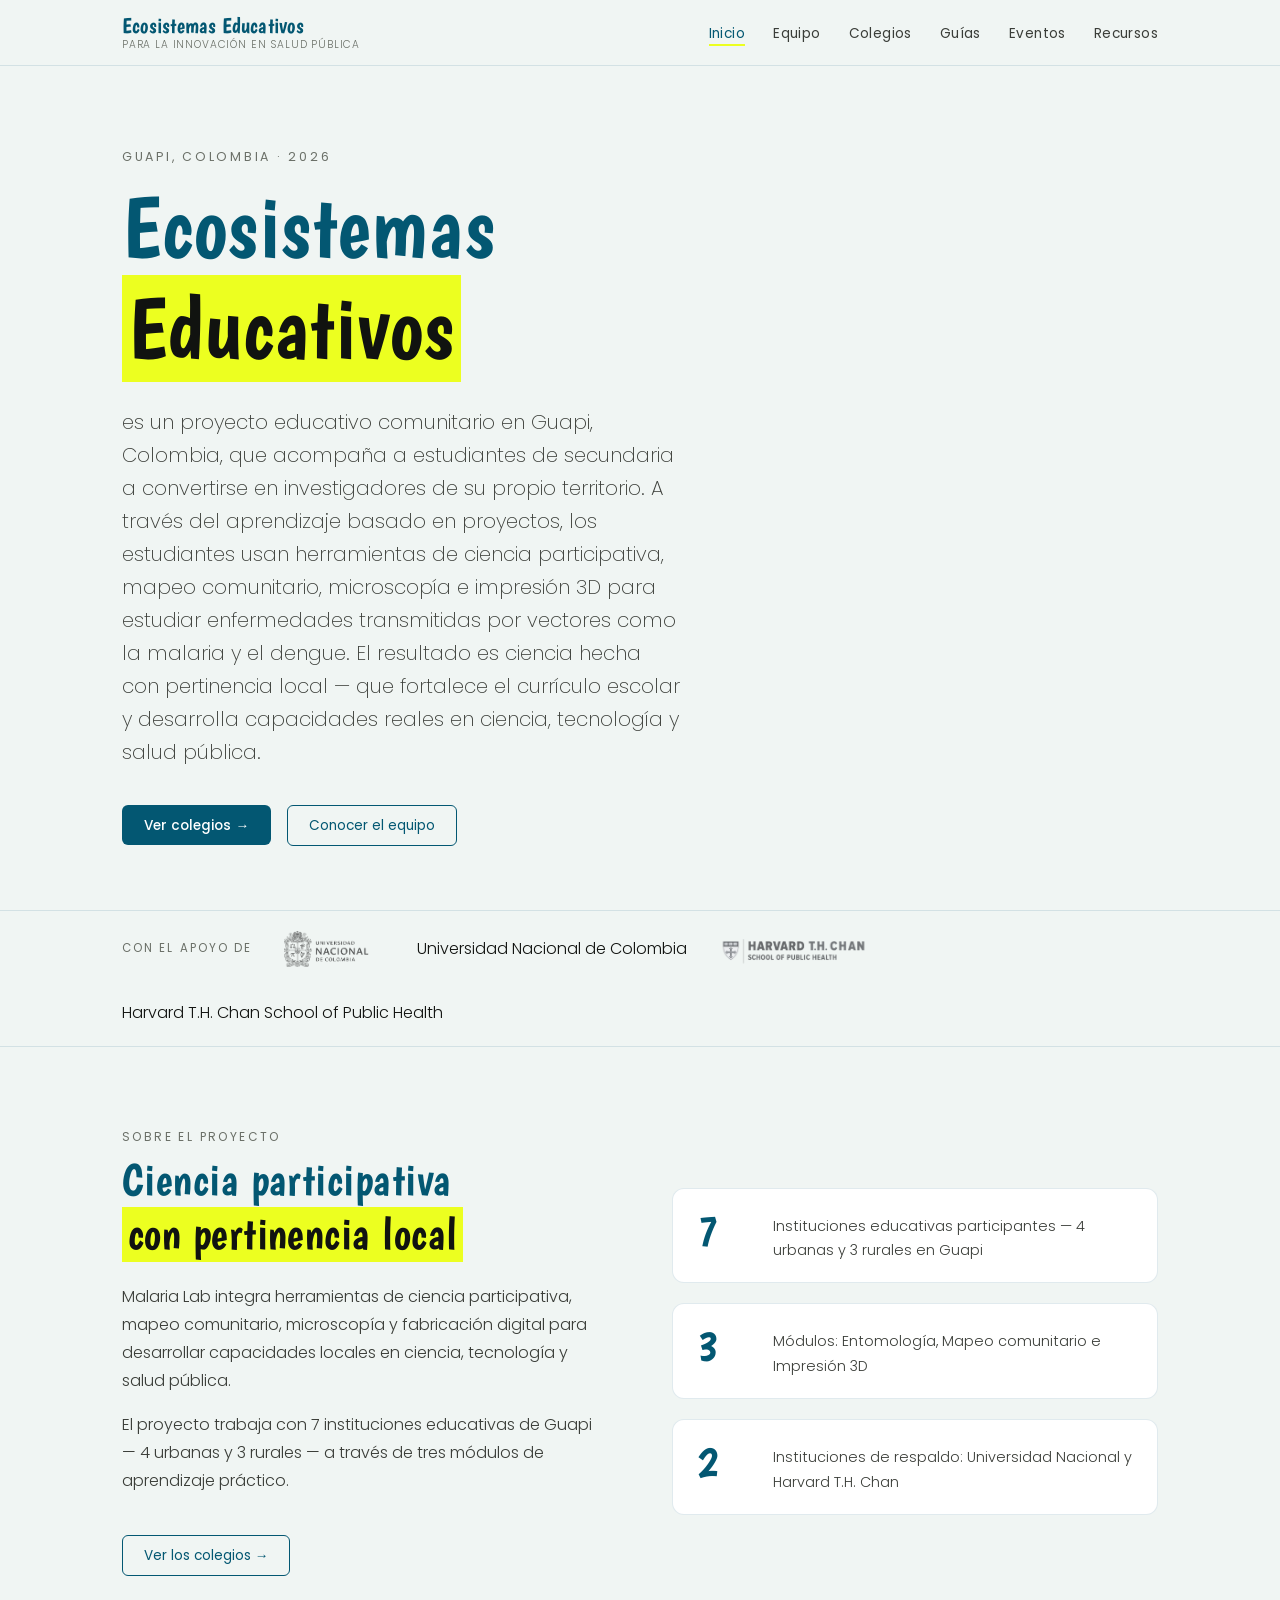
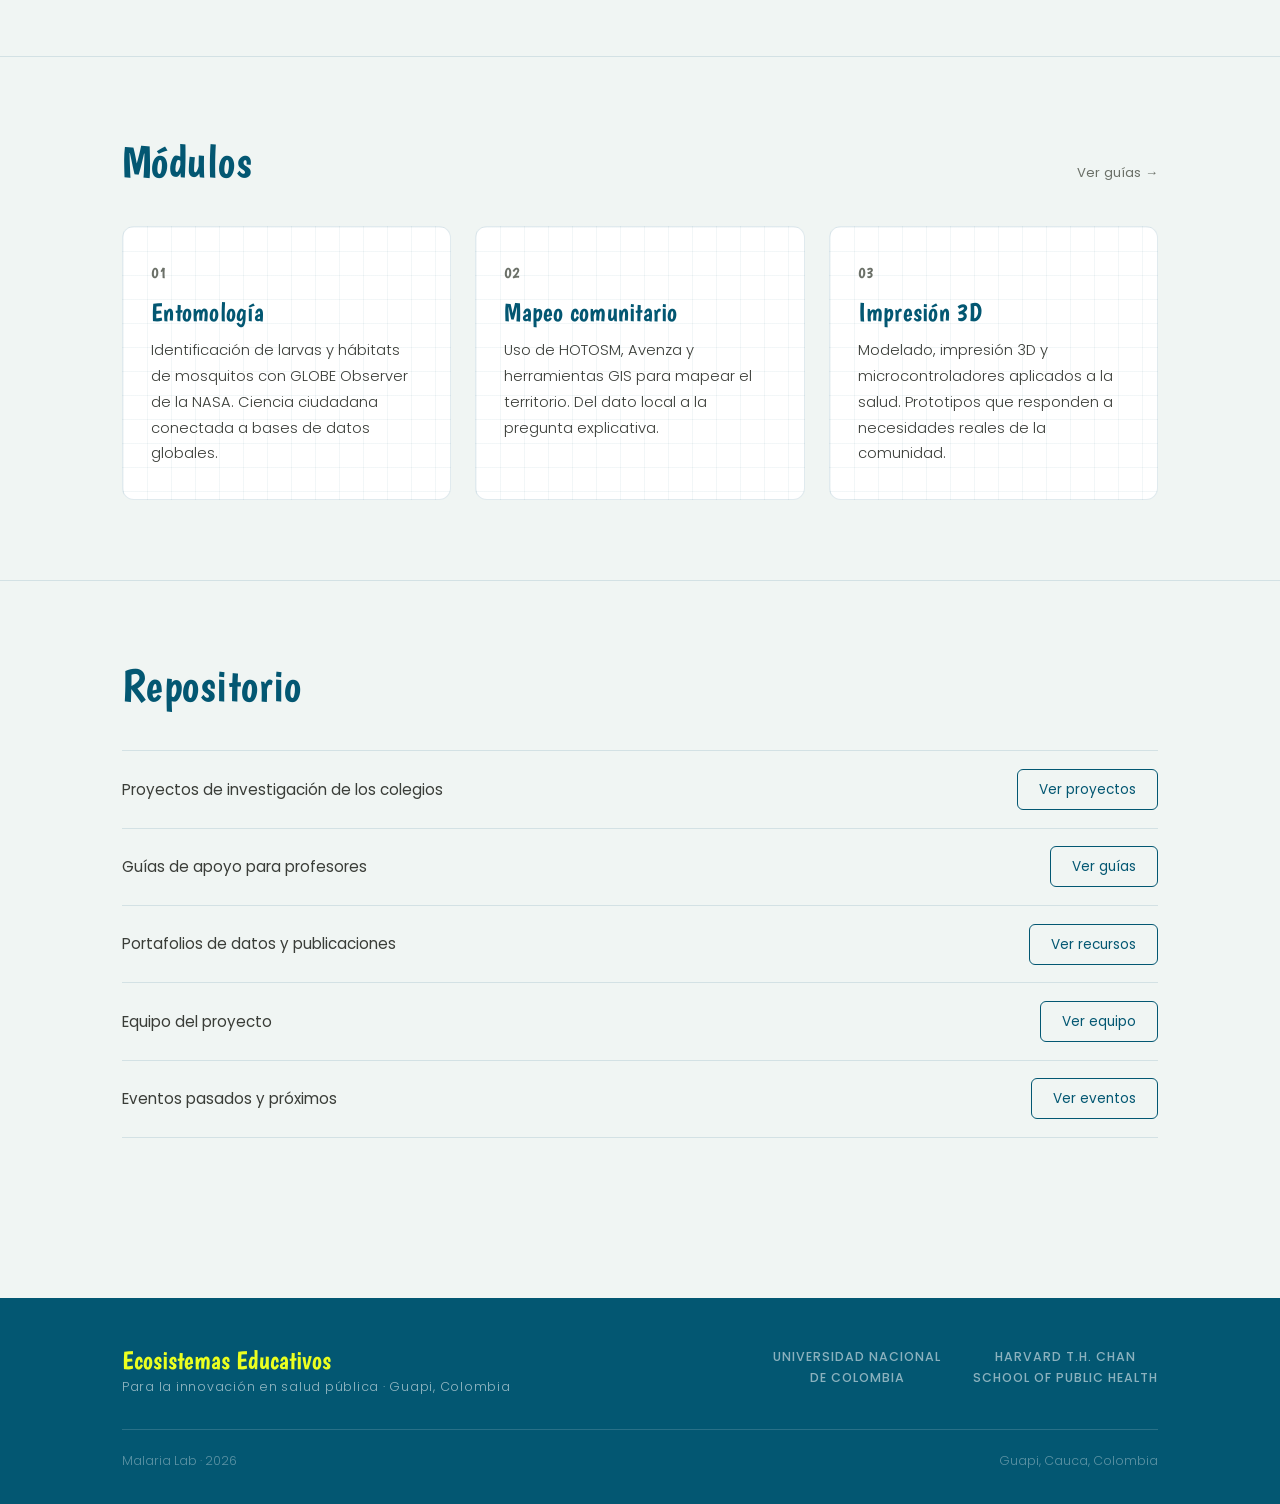
==== commit 84e29268: "separated styles" ====
--- a/index.html
+++ b/index.html
@@ -8,213 +8,8 @@
   <link rel="preconnect" href="https://fonts.gstatic.com" crossorigin />
   <link href="https://fonts.googleapis.com/css2?family=Boogaloo&family=Poppins:wght@200;300;400;500;600&display=swap" rel="stylesheet" />
   <link rel="stylesheet" href="css/style.css" />
-  <style>
-    /* ── Hero ── */
-    .hero {
-      padding: 5rem 0 4rem;
-    }
-    .hero-eyebrow {
-      font-family: 'Poppins', sans-serif;
-      font-weight: 400;
-      font-size: 0.78rem;
-      text-transform: uppercase;
-      letter-spacing: 0.22em;
-      color: var(--text-muted);
-      margin-bottom: 1rem;
-    }
-    .hero h1 {
-      color: var(--primary);
-      max-width: 820px;
-      line-height: 1.0;
-    }
-    .hero h1 .line2 {
-      color: var(--text);
-    }
-    .hero-sub {
-      font-family: 'Poppins', sans-serif;
-      font-weight: 200;
-      font-size: clamp(1rem, 2.2vw, 1.25rem);
-      color: var(--text-mid);
-      margin-top: 1.25rem;
-      max-width: 560px;
-      line-height: 1.65;
-    }
-    .hero-actions {
-      display: flex;
-      gap: 1rem;
-      margin-top: 2.25rem;
-      flex-wrap: wrap;
-      align-items: center;
-    }
-
-    /* ── Instituciones strip ── */
-    .inst-strip {
-      padding: 1.25rem 0;
-      border-top: 1px solid var(--border);
-      border-bottom: 1px solid var(--border);
-      margin-bottom: 0;
-    }
-    .inst-strip-inner {
-      max-width: 1100px;
-      margin: 0 auto;
-      padding: 0 2rem;
-      display: flex;
-      align-items: center;
-      gap: 2rem;
-      flex-wrap: wrap;
-    }
-    .inst-strip-label {
-      font-size: 0.72rem;
-      font-weight: 400;
-      text-transform: uppercase;
-      letter-spacing: 0.18em;
-      color: var(--text-muted);
-      white-space: nowrap;
-    }
-    .inst-logos {
-      display: flex;
-      gap: 2rem;
-      align-items: center;
-    }
-    /* Logo image placeholder — replace with <img> */
-    .inst-logo-slot {
-      height: 36px;
-      display: flex;
-      align-items: center;
-    }
-    .inst-logo-slot img {
-      height: 36px;
-      width: auto;
-      opacity: 0.7;
-    }
-    /* Text fallback */
-    .inst-logo-slot span {
-      font-family: 'Poppins', sans-serif;
-      font-weight: 500;
-      font-size: 0.8rem;
-      text-transform: uppercase;
-      letter-spacing: 0.08em;
-      color: var(--text-muted);
-    }
-
-    /* ── About ── */
-    .about-section {
-      padding: 5rem 0;
-      border-bottom: 1px solid var(--border);
-    }
-    .about-grid {
-      display: grid;
-      grid-template-columns: 1fr 1fr;
-      gap: 4rem;
-      align-items: center;
-    }
-    .about-text h2 { margin-bottom: 1.25rem; }
-    .about-text p { margin-bottom: 1rem; }
-    .about-stat-block {
-      display: flex;
-      flex-direction: column;
-      gap: 1.25rem;
-    }
-    .about-stat {
-      background: var(--bg-card);
-      border-radius: var(--radius-lg);
-      border: 1px solid var(--border);
-      padding: 1.25rem 1.5rem;
-      display: flex;
-      align-items: flex-start;
-      gap: 1rem;
-    }
-    .about-stat-num {
-      font-family: 'Boogaloo', cursive;
-      font-size: 2.8rem;
-      color: var(--primary);
-      line-height: 1;
-      min-width: 60px;
-    }
-    .about-stat-label {
-      font-size: 0.9rem;
-      color: var(--text-mid);
-      font-weight: 300;
-      padding-top: 0.3rem;
-    }
-
-    /* ── Módulos ── */
-    .modulos-section { padding: 5rem 0; border-bottom: 1px solid var(--border); }
-    .section-head {
-      display: flex;
-      align-items: baseline;
-      justify-content: space-between;
-      margin-bottom: 2.5rem;
-      gap: 1rem;
-    }
-    .section-head h2 { margin: 0; }
-    .section-head a {
-      font-size: 0.82rem;
-      color: var(--text-muted);
-      font-weight: 400;
-      transition: color 0.15s;
-    }
-    .section-head a:hover { color: var(--primary); }
-
-    .modulo-card {
-      background: var(--bg-card);
-      border-radius: var(--radius-lg);
-      border: 1px solid var(--border);
-      padding: 2rem 1.75rem;
-      display: flex;
-      flex-direction: column;
-      gap: 0.75rem;
-      transition: border-color 0.2s, transform 0.2s;
-    }
-    .modulo-card:hover {
-      border-color: var(--primary);
-      transform: translateY(-3px);
-    }
-    .modulo-num {
-      font-family: 'Boogaloo', cursive;
-      font-size: 1rem;
-      color: var(--text-muted);
-    }
-    .modulo-card h3 {
-      color: var(--primary);
-      font-size: 1.6rem;
-    }
-    .modulo-card p {
-      font-size: 0.92rem;
-      font-weight: 300;
-    }
-    /* Grid background on modulo card */
-    .modulo-card {
-      background-color: var(--bg-card);
-      background-image:
-        linear-gradient(rgba(3,87,114,0.05) 1px, transparent 1px),
-        linear-gradient(90deg, rgba(3,87,114,0.05) 1px, transparent 1px);
-      background-size: 24px 24px;
-    }
-
-    /* ── Repositorio links ── */
-    .repo-section { padding: 5rem 0; }
-    .repo-list { display: flex; flex-direction: column; gap: 0; }
-    .repo-row {
-      display: flex;
-      align-items: center;
-      justify-content: space-between;
-      padding: 1.1rem 0;
-      border-bottom: 1px solid var(--border);
-      gap: 1rem;
-    }
-    .repo-row:first-child { border-top: 1px solid var(--border); }
-    .repo-label {
-      font-family: 'Poppins', sans-serif;
-      font-weight: 400;
-      font-size: 0.95rem;
-      color: var(--text-mid);
-    }
-
-    @media (max-width: 768px) {
-      .about-grid { grid-template-columns: 1fr; gap: 2.5rem; }
-    }
-  </style>
+  <link rel="stylesheet" href="css/index.css" />
+  
 </head>
 <body>
 
@@ -239,15 +34,20 @@
   <!-- HERO -->
   <div class="hero">
     <div class="container">
-      <div class="hero-eyebrow">Guapi, Colombia · Malaria Lab · 2026</div>
+      <div class="hero-eyebrow">Guapi, Colombia · 2026</div>
       <h1>
         Ecosistemas<br>
         <span class="line2"><span class="highlight">Educativos</span></span>
       </h1>
       <p class="hero-sub">
-        Un proyecto educativo comunitario que estimula el pensamiento crítico e investigativo
-        en estudiantes de secundaria, mediante el aprendizaje basado en proyectos y el
-        fortalecimiento del currículo escolar.
+        es un proyecto educativo comunitario en Guapi, Colombia, que acompaña a 
+        estudiantes de secundaria a convertirse en investigadores de su propio territorio. 
+        A través del aprendizaje basado en proyectos, los estudiantes usan herramientas de 
+        ciencia participativa, mapeo comunitario, microscopía e impresión 3D para estudiar 
+        enfermedades transmitidas por vectores como la malaria y el dengue. 
+        El resultado es ciencia hecha con pertinencia local — que fortalece el 
+        currículo escolar y desarrolla capacidades reales en ciencia, tecnología y salud 
+        pública.
       </p>
       <div class="hero-actions">
         <a href="colegios.html" class="btn">Ver colegios →</a>
@@ -262,8 +62,8 @@
       <span class="inst-strip-label">Con el apoyo de</span>
       <div class="inst-logos">
         <!-- Replace each slot with: <div class="inst-logo-slot"><img src="img/logo-unal.png" alt="Universidad Nacional" /></div> -->
-        <div class="inst-logo-slot"><span>Universidad Nacional de Colombia</span></div>
-        <div class="inst-logo-slot"><span>Harvard T.H. Chan School of Public Health</span></div>
+        <div class="inst-logo-slot"><img src="img/logos/UNAL.png" alt="Universidad Nacional" /></div><span>Universidad Nacional de Colombia</span></div>
+        <div class="inst-logo-slot"><img src="img/logos/Chan.png" alt="T.H. Chan School of Public Health" /></div><span>Harvard T.H. Chan School of Public Health</span></div>
       </div>
     </div>
   </div>
--- a/css/index.css
+++ b/css/index.css
@@ -0,0 +1,205 @@
+/* ── Hero ── */
+.hero {
+    padding: 5rem 0 4rem;
+}
+.hero-eyebrow {
+    font-family: 'Poppins', sans-serif;
+    font-weight: 400;
+    font-size: 0.78rem;
+    text-transform: uppercase;
+    letter-spacing: 0.22em;
+    color: var(--text-muted);
+    margin-bottom: 1rem;
+}
+.hero h1 {
+    color: var(--primary);
+    max-width: 820px;
+    line-height: 1.0;
+}
+.hero h1 .line2 {
+    color: var(--text);
+}
+.hero-sub {
+    font-family: 'Poppins', sans-serif;
+    font-weight: 200;
+    font-size: clamp(1rem, 2.2vw, 1.25rem);
+    color: var(--text-mid);
+    margin-top: 1.25rem;
+    max-width: 560px;
+    line-height: 1.65;
+}
+.hero-actions {
+    display: flex;
+    gap: 1rem;
+    margin-top: 2.25rem;
+    flex-wrap: wrap;
+    align-items: center;
+}
+
+/* ── Instituciones strip ── */
+.inst-strip {
+    padding: 1.25rem 0;
+    border-top: 1px solid var(--border);
+    border-bottom: 1px solid var(--border);
+    margin-bottom: 0;
+}
+.inst-strip-inner {
+    max-width: 1100px;
+    margin: 0 auto;
+    padding: 0 2rem;
+    display: flex;
+    align-items: center;
+    gap: 2rem;
+    flex-wrap: wrap;
+}
+.inst-strip-label {
+    font-size: 0.72rem;
+    font-weight: 400;
+    text-transform: uppercase;
+    letter-spacing: 0.18em;
+    color: var(--text-muted);
+    white-space: nowrap;
+}
+.inst-logos {
+    display: flex;
+    gap: 2rem;
+    align-items: center;
+}
+/* Logo image placeholder — replace with <img> */
+.inst-logo-slot {
+    height: 36px;
+    display: flex;
+    align-items: center;
+}
+.inst-logo-slot img {
+    height: 36px;
+    width: auto;
+    opacity: 0.7;
+}
+/* Text fallback */
+.inst-logo-slot span {
+    font-family: 'Poppins', sans-serif;
+    font-weight: 500;
+    font-size: 0.8rem;
+    text-transform: uppercase;
+    letter-spacing: 0.08em;
+    color: var(--text-muted);
+}
+
+/* ── About ── */
+.about-section {
+    padding: 5rem 0;
+    border-bottom: 1px solid var(--border);
+}
+.about-grid {
+    display: grid;
+    grid-template-columns: 1fr 1fr;
+    gap: 4rem;
+    align-items: center;
+}
+.about-text h2 { margin-bottom: 1.25rem; }
+.about-text p { margin-bottom: 1rem; }
+.about-stat-block {
+    display: flex;
+    flex-direction: column;
+    gap: 1.25rem;
+}
+.about-stat {
+    background: var(--bg-card);
+    border-radius: var(--radius-lg);
+    border: 1px solid var(--border);
+    padding: 1.25rem 1.5rem;
+    display: flex;
+    align-items: flex-start;
+    gap: 1rem;
+}
+.about-stat-num {
+    font-family: 'Boogaloo', cursive;
+    font-size: 2.8rem;
+    color: var(--primary);
+    line-height: 1;
+    min-width: 60px;
+}
+.about-stat-label {
+    font-size: 0.9rem;
+    color: var(--text-mid);
+    font-weight: 300;
+    padding-top: 0.3rem;
+}
+
+/* ── Módulos ── */
+.modulos-section { padding: 5rem 0; border-bottom: 1px solid var(--border); }
+.section-head {
+    display: flex;
+    align-items: baseline;
+    justify-content: space-between;
+    margin-bottom: 2.5rem;
+    gap: 1rem;
+}
+.section-head h2 { margin: 0; }
+.section-head a {
+    font-size: 0.82rem;
+    color: var(--text-muted);
+    font-weight: 400;
+    transition: color 0.15s;
+}
+.section-head a:hover { color: var(--primary); }
+
+.modulo-card {
+    background: var(--bg-card);
+    border-radius: var(--radius-lg);
+    border: 1px solid var(--border);
+    padding: 2rem 1.75rem;
+    display: flex;
+    flex-direction: column;
+    gap: 0.75rem;
+    transition: border-color 0.2s, transform 0.2s;
+}
+.modulo-card:hover {
+    border-color: var(--primary);
+    transform: translateY(-3px);
+}
+.modulo-num {
+    font-family: 'Boogaloo', cursive;
+    font-size: 1rem;
+    color: var(--text-muted);
+}
+.modulo-card h3 {
+    color: var(--primary);
+    font-size: 1.6rem;
+}
+.modulo-card p {
+    font-size: 0.92rem;
+    font-weight: 300;
+}
+/* Grid background on modulo card */
+.modulo-card {
+    background-color: var(--bg-card);
+    background-image:
+    linear-gradient(rgba(3,87,114,0.05) 1px, transparent 1px),
+    linear-gradient(90deg, rgba(3,87,114,0.05) 1px, transparent 1px);
+    background-size: 24px 24px;
+}
+
+/* ── Repositorio links ── */
+.repo-section { padding: 5rem 0; }
+.repo-list { display: flex; flex-direction: column; gap: 0; }
+.repo-row {
+    display: flex;
+    align-items: center;
+    justify-content: space-between;
+    padding: 1.1rem 0;
+    border-bottom: 1px solid var(--border);
+    gap: 1rem;
+}
+.repo-row:first-child { border-top: 1px solid var(--border); }
+.repo-label {
+    font-family: 'Poppins', sans-serif;
+    font-weight: 400;
+    font-size: 0.95rem;
+    color: var(--text-mid);
+}
+
+@media (max-width: 768px) {
+    .about-grid { grid-template-columns: 1fr; gap: 2.5rem; }
+}
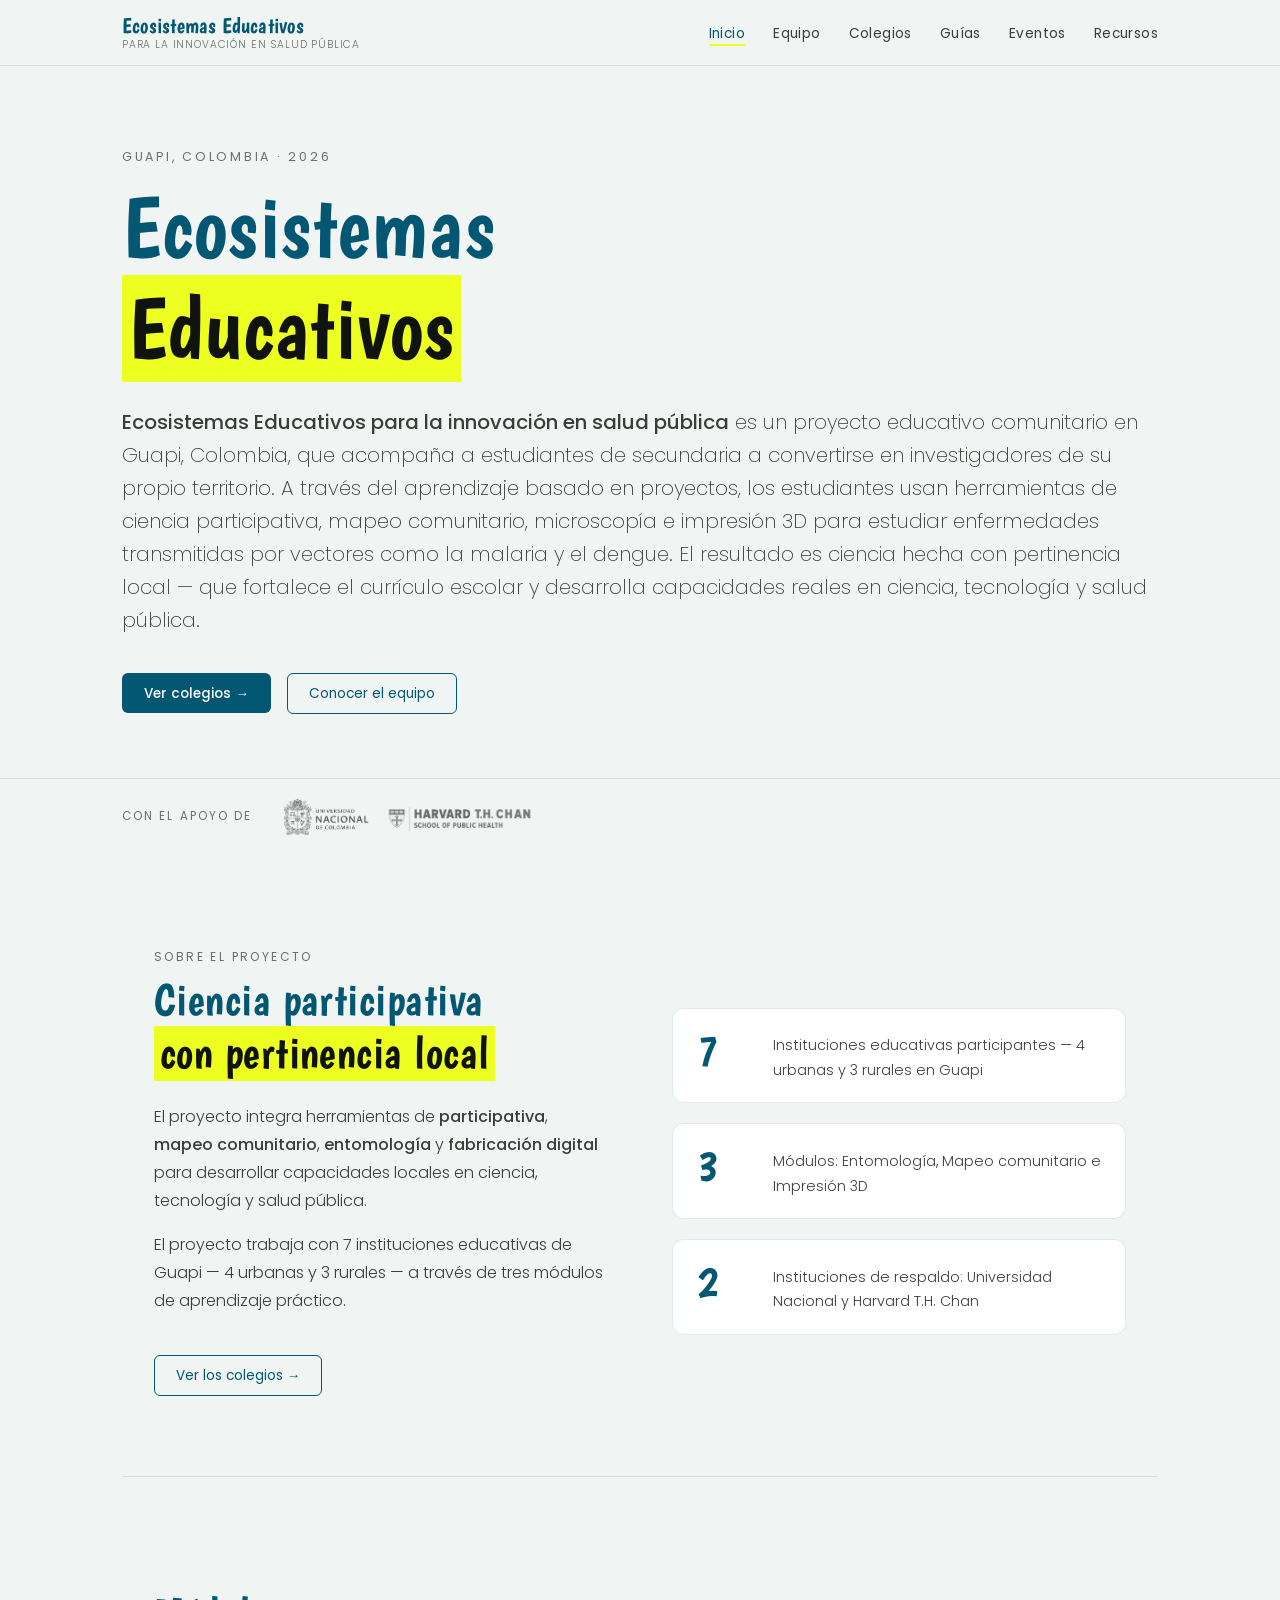
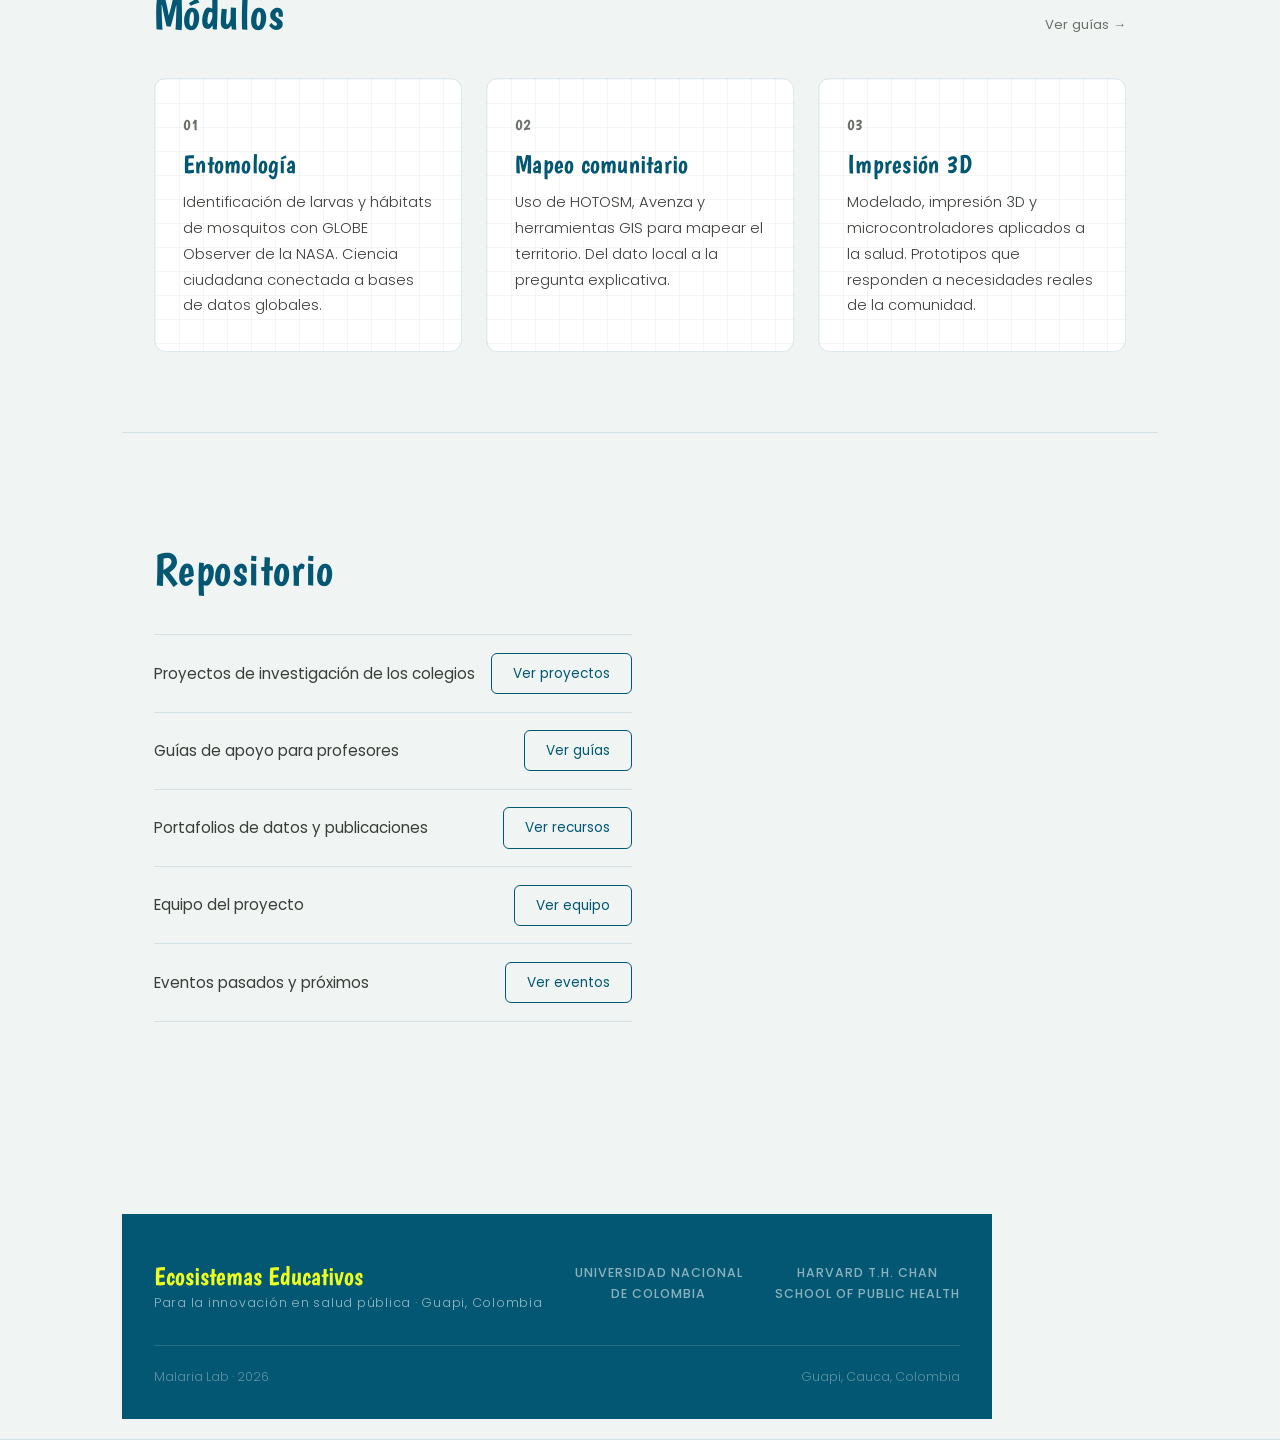
==== commit 4d7b2d44: "adjustments to homepage" ====
--- a/index.html
+++ b/index.html
@@ -40,7 +40,7 @@
         <span class="line2"><span class="highlight">Educativos</span></span>
       </h1>
       <p class="hero-sub">
-        es un proyecto educativo comunitario en Guapi, Colombia, que acompaña a 
+        <strong>Ecosistemas Educativos para la innovación en salud pública</strong> es un proyecto educativo comunitario en Guapi, Colombia, que acompaña a 
         estudiantes de secundaria a convertirse en investigadores de su propio territorio. 
         A través del aprendizaje basado en proyectos, los estudiantes usan herramientas de 
         ciencia participativa, mapeo comunitario, microscopía e impresión 3D para estudiar 
@@ -62,8 +62,8 @@
       <span class="inst-strip-label">Con el apoyo de</span>
       <div class="inst-logos">
         <!-- Replace each slot with: <div class="inst-logo-slot"><img src="img/logo-unal.png" alt="Universidad Nacional" /></div> -->
-        <div class="inst-logo-slot"><img src="img/logos/UNAL.png" alt="Universidad Nacional" /></div><span>Universidad Nacional de Colombia</span></div>
-        <div class="inst-logo-slot"><img src="img/logos/Chan.png" alt="T.H. Chan School of Public Health" /></div><span>Harvard T.H. Chan School of Public Health</span></div>
+        <div class="inst-logo-slot"><img src="img/logos/UNAL.png" alt="Universidad Nacional" />
+        <div class="inst-logo-slot"><img src="img/logos/Chan.png" alt="T.H. Chan School of Public Health" />
       </div>
     </div>
   </div>
@@ -76,8 +76,8 @@
           <div class="section-label">Sobre el proyecto</div>
           <h2>Ciencia participativa<br><span class="highlight">con pertinencia local</span></h2>
           <p>
-            Malaria Lab integra herramientas de ciencia participativa, mapeo comunitario,
-            microscopía y fabricación digital para desarrollar capacidades locales en
+            El proyecto integra herramientas de <strong>participativa</strong>, <strong>mapeo comunitario</strong>,
+            <strong>entomología</strong> y <strong>fabricación digital</strong> para desarrollar capacidades locales en
             ciencia, tecnología y salud pública.
           </p>
           <p>
--- a/css/style.css
+++ b/css/style.css
@@ -53,7 +53,7 @@
 a { color: inherit; text-decoration: none; }
 a:hover { color: var(--primary); }
 
-strong { font-weight: 600; }
+strong { font-weight: 500; }
 
 /* --- Highlight text treatment (zine feel) --- */
 .highlight {
--- a/css/index.css
+++ b/css/index.css
@@ -25,7 +25,7 @@
     font-size: clamp(1rem, 2.2vw, 1.25rem);
     color: var(--text-mid);
     margin-top: 1.25rem;
-    max-width: 560px;
+    max-width: 800vw;
     line-height: 1.65;
 }
 .hero-actions {
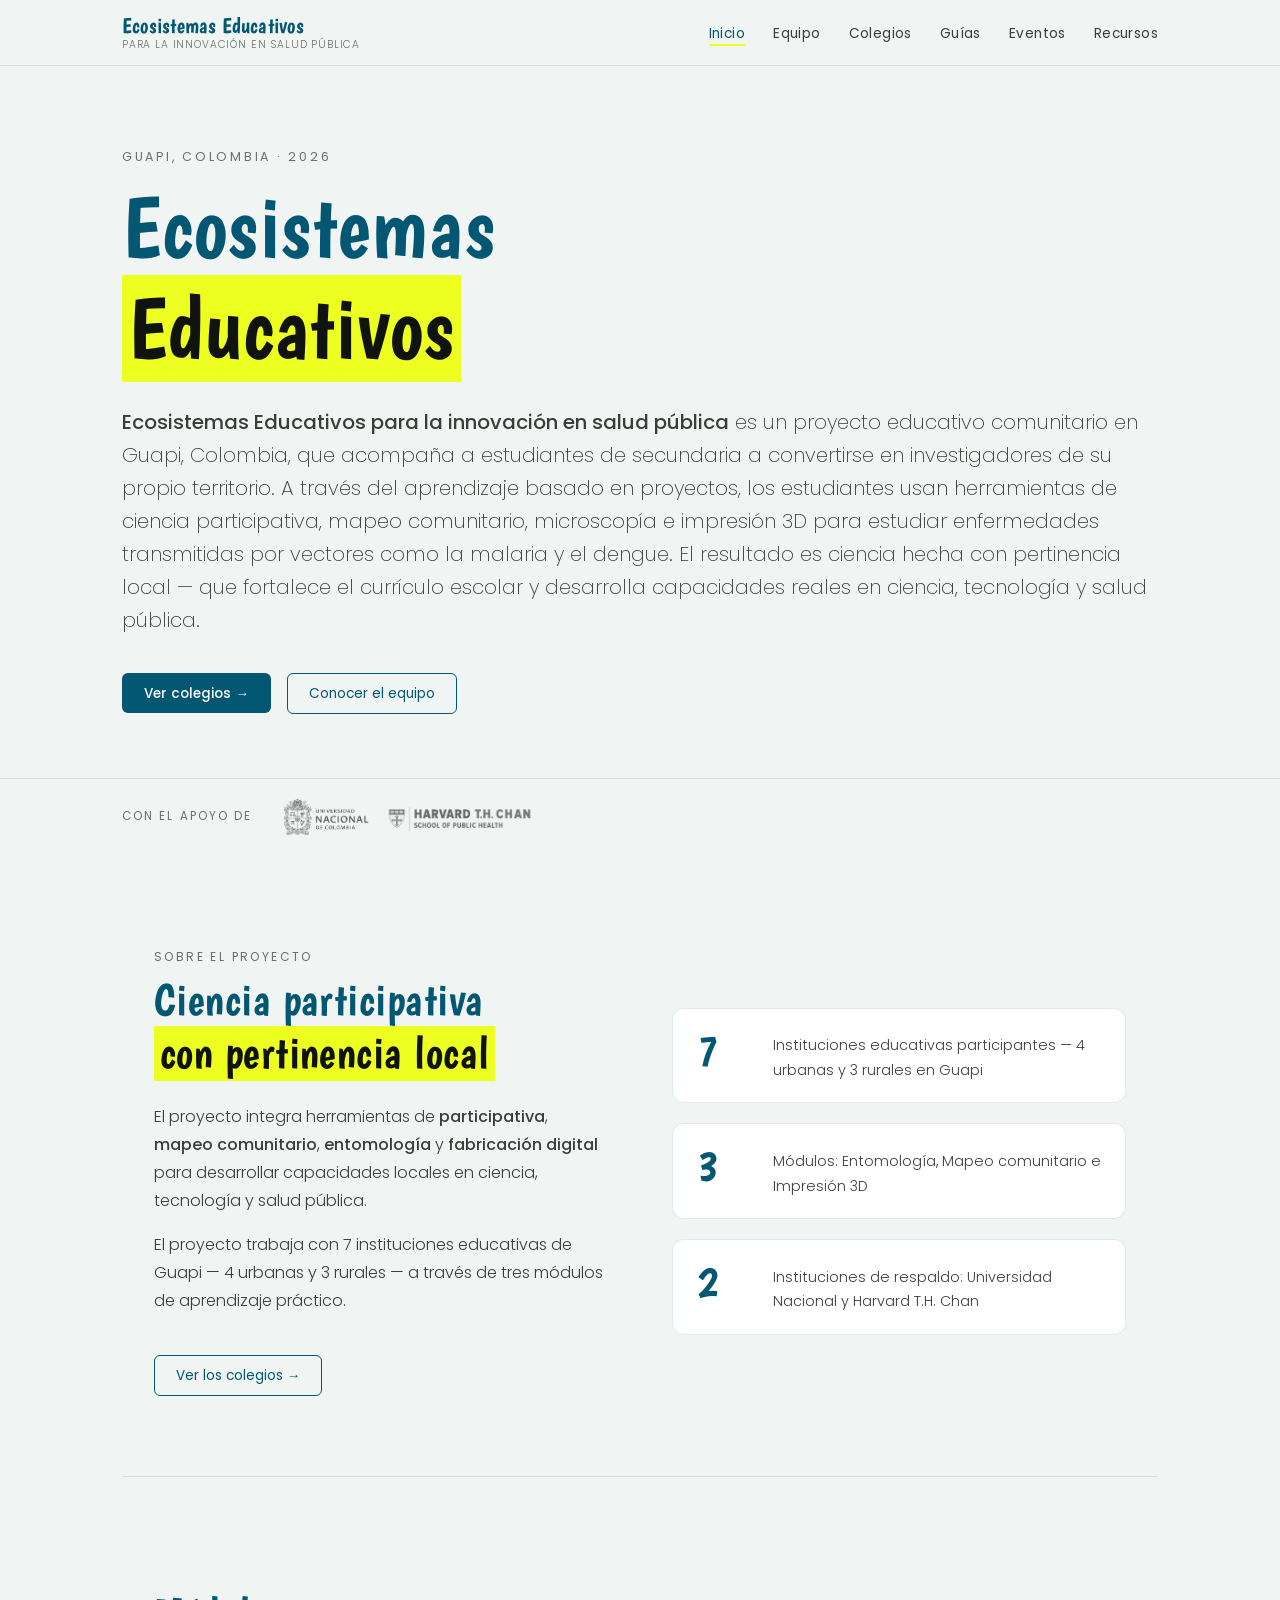
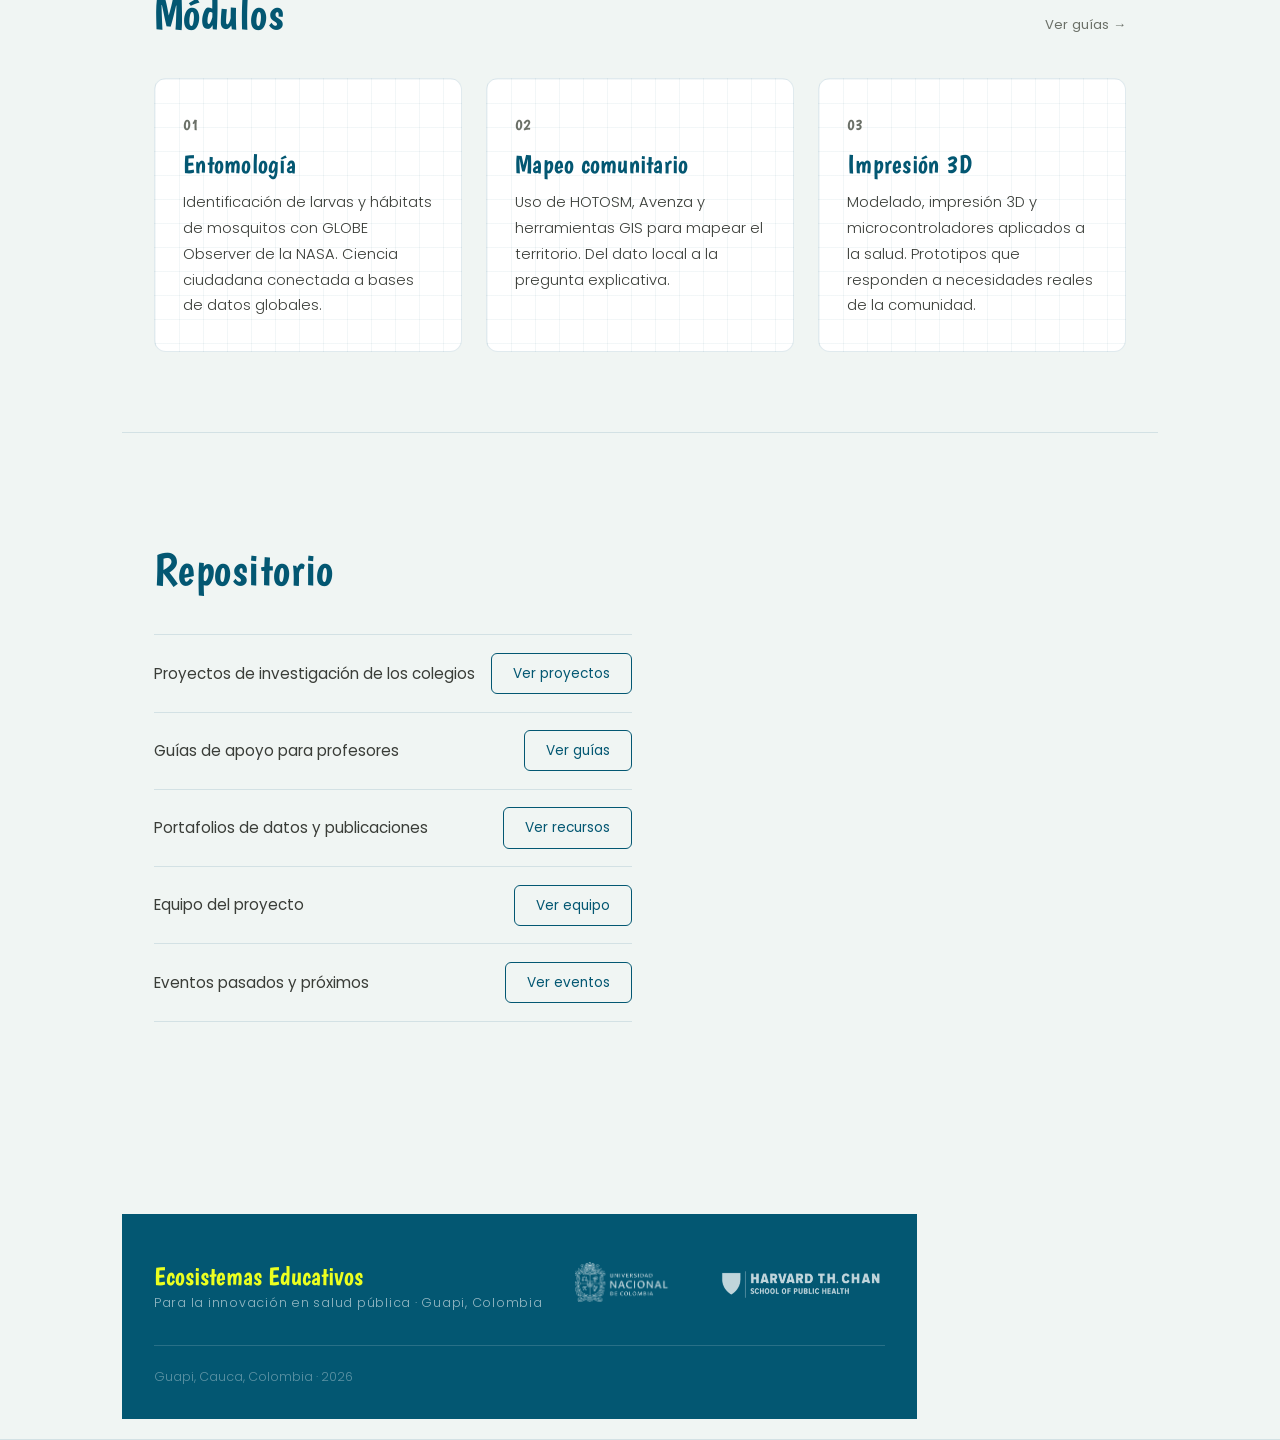
==== commit ca634205: "index small adjustment" ====
--- a/index.html
+++ b/index.html
@@ -176,16 +176,15 @@
                </div>
           -->
           <div class="footer-partner-slot">
-            <div class="footer-partner-text">Universidad Nacional<br>de Colombia</div>
+            <img src="img/logos/UNAL.png" alt="Universidad Nacional" class="footer-partner-logo" />
           </div>
           <div class="footer-partner-slot">
-            <div class="footer-partner-text">Harvard T.H. Chan<br>School of Public Health</div>
+            <img src="img/logos/Chan.png" alt="T.H. Chan School of Public Health" class="footer-partner-logo" />
           </div>
         </div>
       </div>
       <div class="footer-bottom">
-        <span>Malaria Lab · 2026</span>
-        <span>Guapi, Cauca, Colombia</span>
+        <span>Guapi, Cauca, Colombia · 2026</span>
       </div>
     </div>
   </footer>
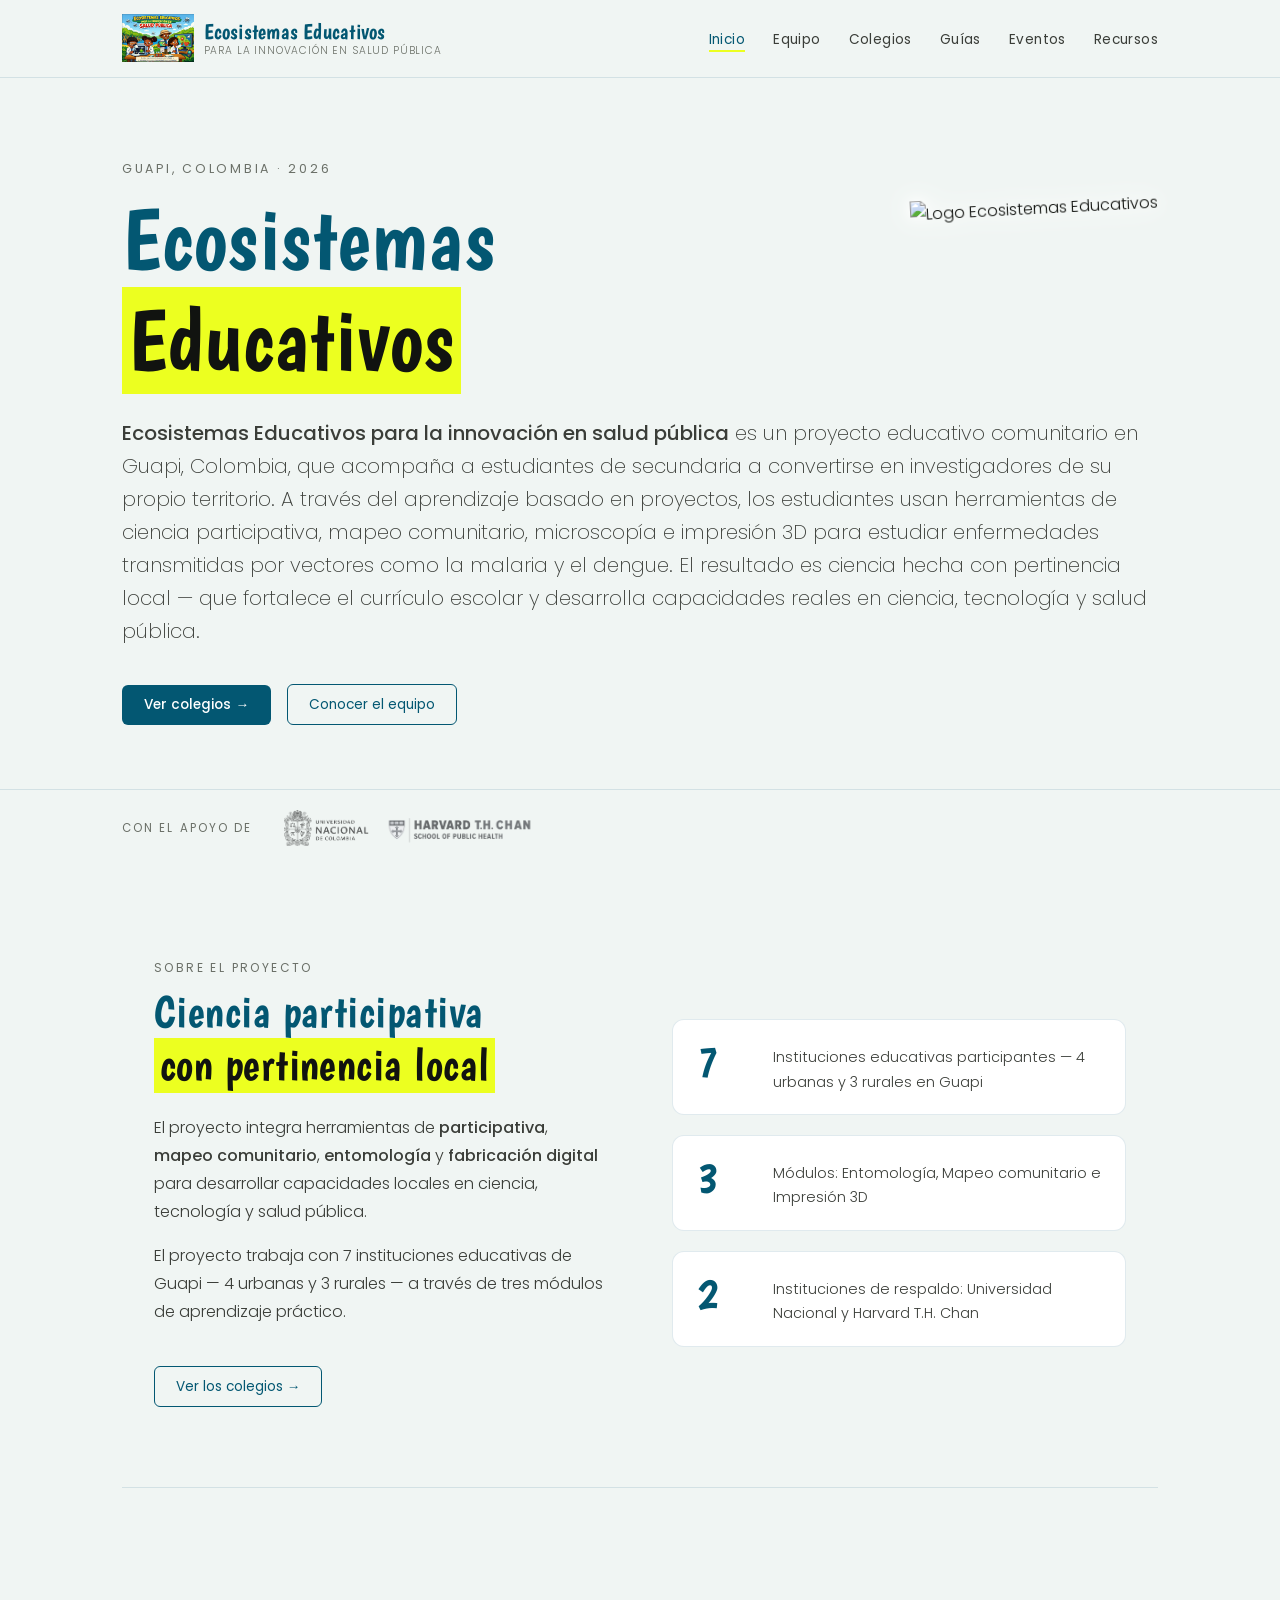
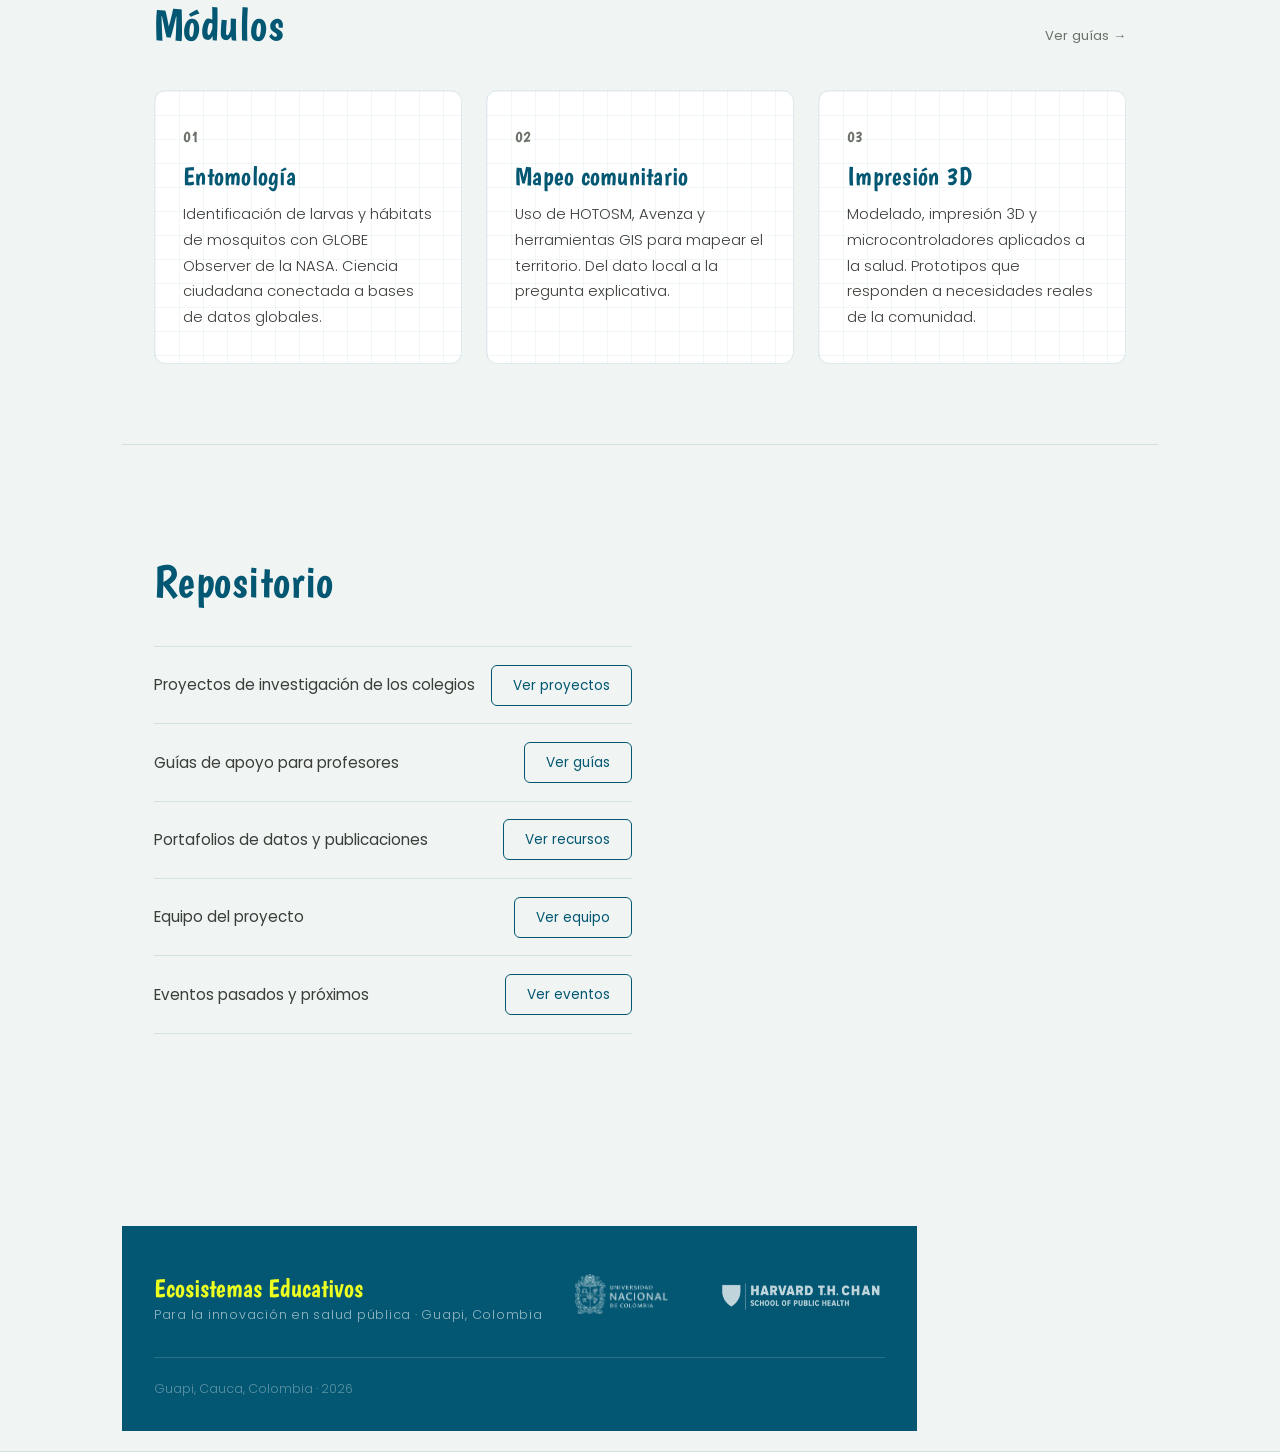
==== commit b80e0b94: "add liliana logo" ====
--- a/index.html
+++ b/index.html
@@ -9,16 +9,20 @@
   <link href="https://fonts.googleapis.com/css2?family=Boogaloo&family=Poppins:wght@200;300;400;500;600&display=swap" rel="stylesheet" />
   <link rel="stylesheet" href="css/style.css" />
   <link rel="stylesheet" href="css/index.css" />
+  <link rel="icon" type="image/jpeg" href="img/logos/logo.jpeg" />
   
 </head>
 <body>
 
   <nav>
     <div class="nav-inner">
-      <a href="index.html" class="nav-logo">
+    <a href="index.html" class="nav-logo">
+      <img src="img/logos/logo.jpeg" alt="Logo" style="height: 100%; max-height: 48px; width: auto;" />
+      <div>
         Ecosistemas Educativos
         <span class="sub">Para la innovación en salud pública</span>
-      </a>
+      </div>
+    </a>
       <ul class="nav-links">
         <li><a href="index.html">Inicio</a></li>
         <li><a href="equipo.html">Equipo</a></li>
@@ -35,10 +39,16 @@
   <div class="hero">
     <div class="container">
       <div class="hero-eyebrow">Guapi, Colombia · 2026</div>
-      <h1>
-        Ecosistemas<br>
-        <span class="line2"><span class="highlight">Educativos</span></span>
-      </h1>
+      <div style="display: flex; align-items: flex-start; justify-content: space-between; gap: 2rem;">
+        <h1>
+          Ecosistemas<br>
+          <span class="line2"><span class="highlight">Educativos</span></span>
+        </h1>
+        <div class="hero-logo">
+          <img src="img/logos/logo-sticker.png" alt="Logo Ecosistemas Educativos" 
+            style="height: 180px; width: auto; flex-shrink: 0;" />
+          </div>
+      </div>
       <p class="hero-sub">
         <strong>Ecosistemas Educativos para la innovación en salud pública</strong> es un proyecto educativo comunitario en Guapi, Colombia, que acompaña a 
         estudiantes de secundaria a convertirse en investigadores de su propio territorio. 
@@ -170,11 +180,7 @@
           <div class="footer-sub">Para la innovación en salud pública · Guapi, Colombia</div>
         </div>
         <div class="footer-partners">
-          <!-- Replace with actual logos:
-               <div class="footer-partner-slot">
-                 <img src="img/logo-unal.png" alt="Universidad Nacional" class="footer-partner-logo" />
-               </div>
-          -->
+
           <div class="footer-partner-slot">
             <img src="img/logos/UNAL.png" alt="Universidad Nacional" class="footer-partner-logo" />
           </div>
--- a/css/style.css
+++ b/css/style.css
@@ -109,7 +109,13 @@
   color: var(--primary);
   letter-spacing: 0.01em;
   line-height: 1.1;
-}
+    display: flex;
+  align-items: center;
+  gap: 10px;
+}
+
+
+
 .nav-logo .sub {
   display: block;
   font-family: 'Poppins', sans-serif;
@@ -192,9 +198,16 @@
 .page-hero h1 { color: var(--primary); }
 .page-hero .lead {
   margin-top: 1rem;
-  max-width: 580px;
+  max-width: 800vw;
   font-size: 1.05rem;
   color: var(--text-mid);
+}
+
+.hero-logo {
+  transform: rotate(-3deg);        /* slight tilt */
+  margin-left: 1rem;               /* bring it closer to the title */
+  filter: drop-shadow(0 0 6px white) drop-shadow(0 0 12px white);  /* white glow border */
+  /* or for a cleaner hard border, wrap in a div instead — see below */
 }
 
 /* --- Cards --- */
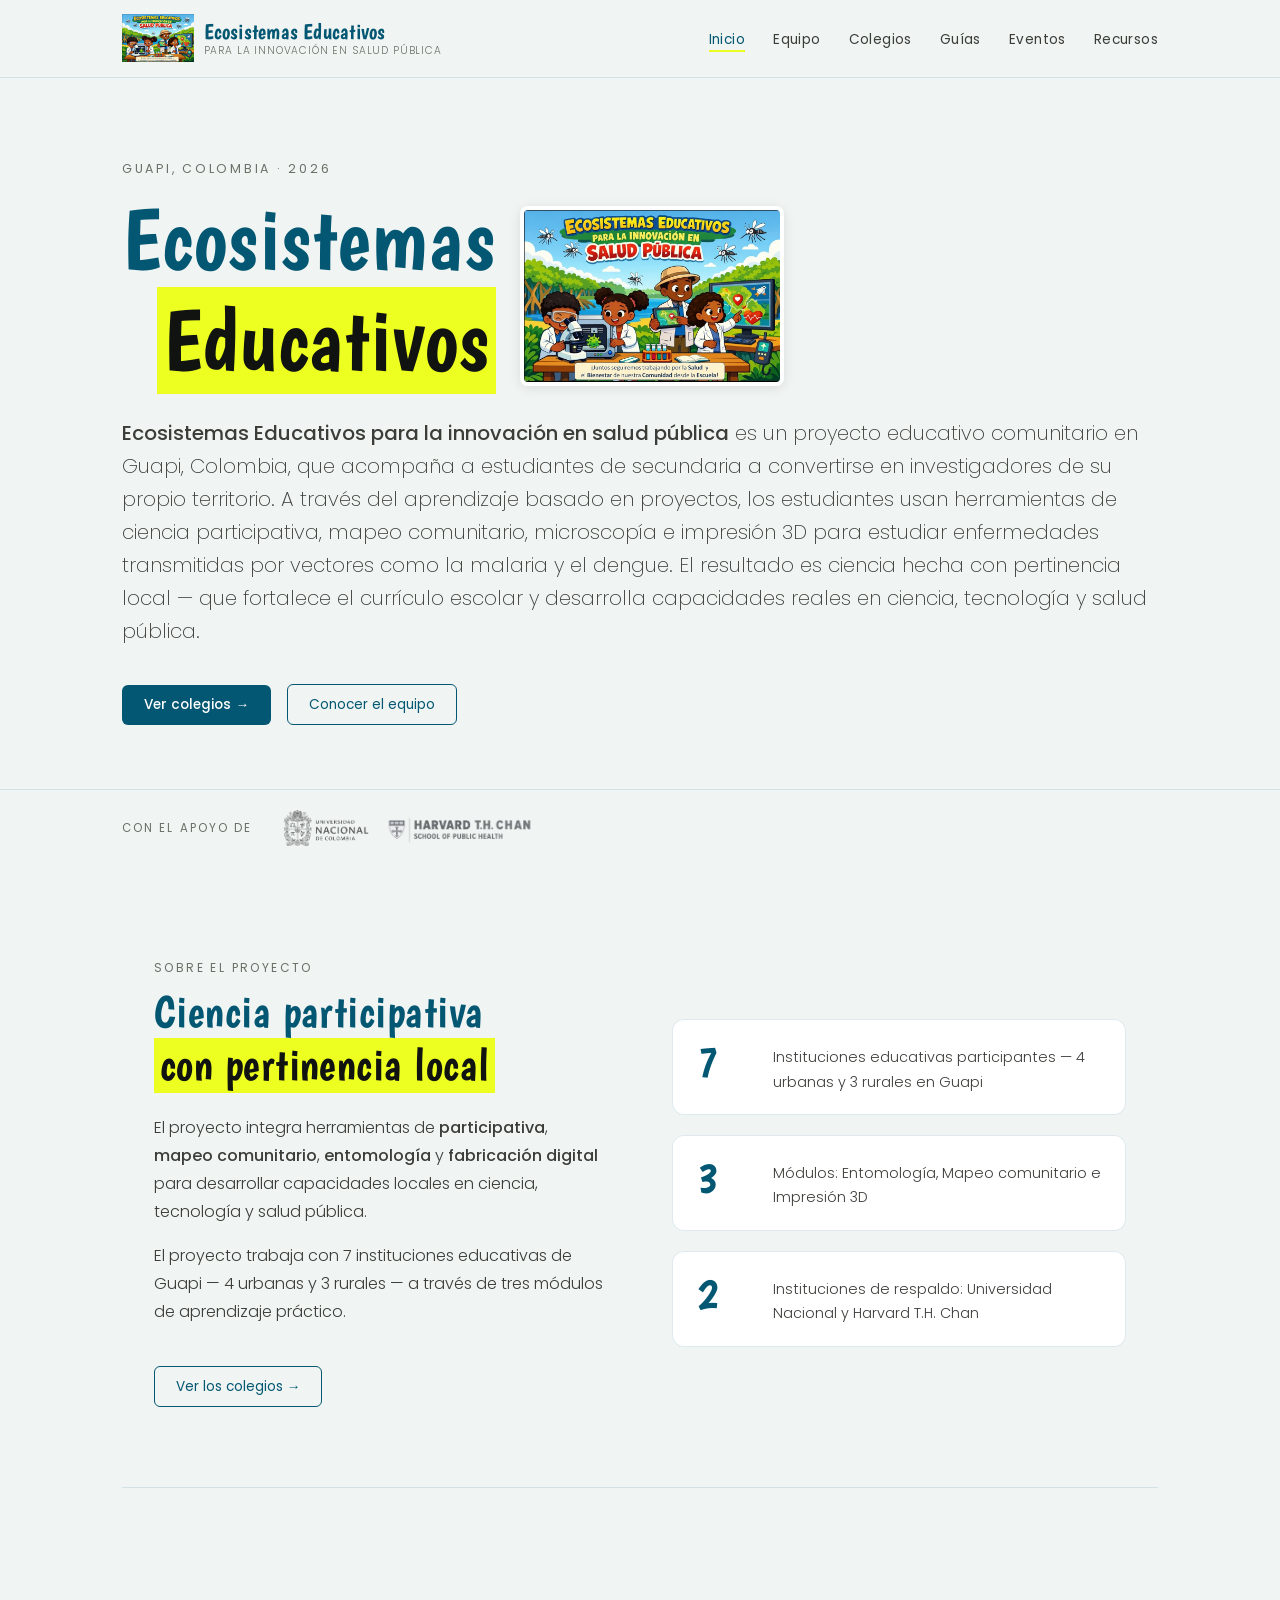
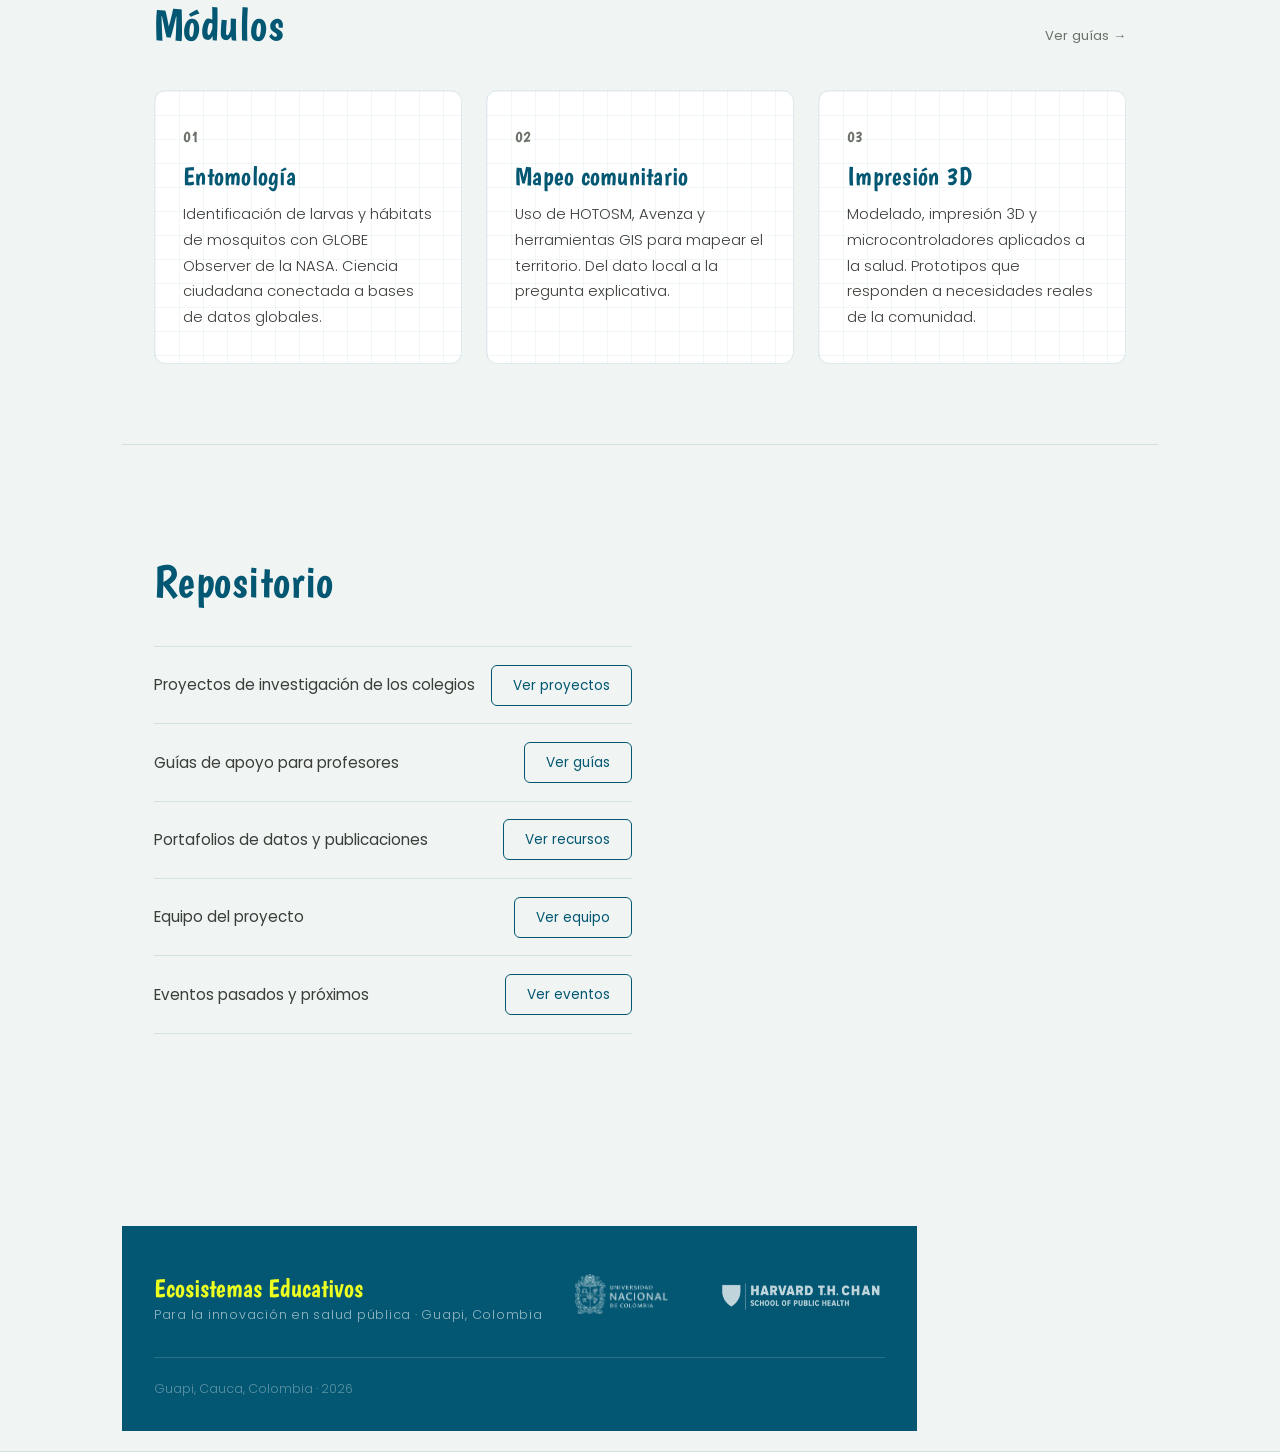
==== commit 2d98c664: "position logo" ====
--- a/index.html
+++ b/index.html
@@ -39,15 +39,12 @@
   <div class="hero">
     <div class="container">
       <div class="hero-eyebrow">Guapi, Colombia · 2026</div>
-      <div style="display: flex; align-items: flex-start; justify-content: space-between; gap: 2rem;">
+      <div class="hero-title-wrap">
         <h1>
           Ecosistemas<br>
           <span class="line2"><span class="highlight">Educativos</span></span>
         </h1>
-        <div class="hero-logo">
-          <img src="img/logos/logo-sticker.png" alt="Logo Ecosistemas Educativos" 
-            style="height: 180px; width: auto; flex-shrink: 0;" />
-          </div>
+        <img src="img/logos/logo.jpeg" alt="Logo Ecosistemas Educativos" class="hero-logo" />
       </div>
       <p class="hero-sub">
         <strong>Ecosistemas Educativos para la innovación en salud pública</strong> es un proyecto educativo comunitario en Guapi, Colombia, que acompaña a 
--- a/css/style.css
+++ b/css/style.css
@@ -203,12 +203,26 @@
   color: var(--text-mid);
 }
 
+.hero-title-wrap {
+  display: flex;
+  align-items: center;
+  gap: 1.5rem;
+  justify-content: flex-start;  /* was flex-end */
+}
+
+.hero h1 {
+  text-align: right;
+}
+
 .hero-logo {
-  transform: rotate(-3deg);        /* slight tilt */
-  margin-left: 1rem;               /* bring it closer to the title */
-  filter: drop-shadow(0 0 6px white) drop-shadow(0 0 12px white);  /* white glow border */
-  /* or for a cleaner hard border, wrap in a div instead — see below */
-}
+  height: 180px;
+  object-fit: contain;
+  border: 4px solid white;
+  border-radius: 8px;
+  box-shadow: 0 2px 12px rgba(0,0,0,0.1);
+  flex-shrink: 0;
+}
+
 
 /* --- Cards --- */
 .card {
